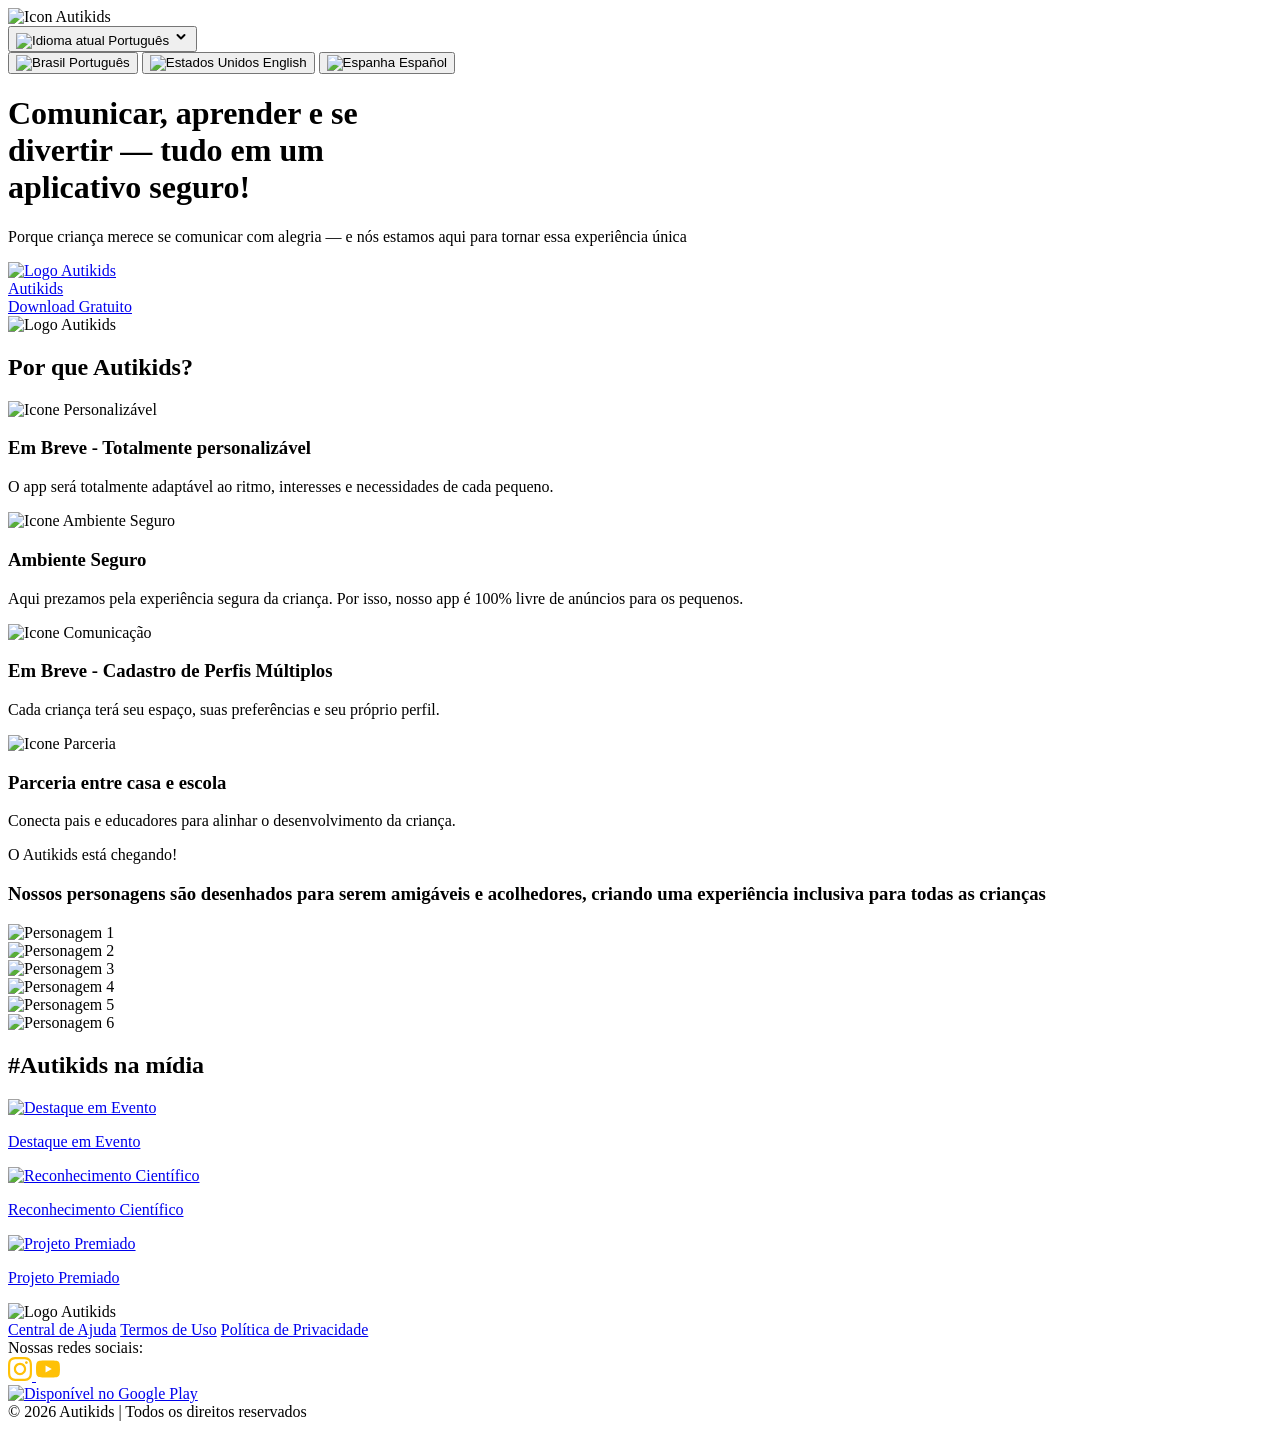
==== index.html @ 3a9d11e5 "Merge branch 'main' into lançamento-finalizacao" ====
<!doctype html>
<html lang="pt-br">

<head>
  <meta charset="utf-8" />
  <meta name="viewport" content="width=device-width,initial-scale=1" />
  <meta name="description" content="A high-tech augmentative communication app designed to empower children on the autism spectrum and support their inclusion in everyday life — coming soon.">
  <meta property="og:title" content="Autikids">
  <meta property="og:description" content="A high-tech augmentative communication app designed to empower children on the autism spectrum and support their inclusion in everyday life — coming soon.">
  <meta property="og:url" content="https://www.autikids.app/">
  <meta property="og:type" content="website">
  <meta property="og:image" content="https://www.autikids.app/assets/logo_meta.png">
  <meta property="og:image:width" content="128">
  <meta property="og:image:height" content="128">
  <meta property="og:image:alt" content="Autikids logo">
  <meta name="theme-color" content="#FFC107">
  <title>Autikids</title>

  <link rel="preconnect" href="https://fonts.googleapis.com">
  <link rel="preconnect" href="https://fonts.gstatic.com" crossorigin>
  <link rel="icon" href="assets/favicon.png" type="image/png">

  <link href="https://fonts.googleapis.com/css2?family=Poppins:wght@400;500;600;700;800&display=swap" rel="stylesheet">
  <link rel="stylesheet" href="styles.css" />
</head>

<body>

  <header class="top-flags">
    <div class="language-selector">

      <img src="assets/adaptive-icon.png" alt="Icon Autikids" class="top-icon" />

      <div class="language-container-wrapper" style="position: relative;">
        <button class="language-trigger" id="langTrigger">
          <img id="currentFlag" src="assets/brasil.png" alt="Idioma atual">
          <span id="currentLang">Português</span>
          <svg class="chevron" width="16" height="16" viewBox="0 0 16 16" fill="currentColor">
            <path d="M4.5 6L8 9.5L11.5 6" stroke="currentColor" stroke-width="2" stroke-linecap="round"
              stroke-linejoin="round" fill="none" />
          </svg>
        </button>

        <div class="language-dropdown" id="langDropdown">
          <div class="language-grid">
            <!-- Opção Português -->
            <button class="language-option" data-lang="pt" data-name="Português">
              <img src="assets/brasil.png" alt="Brasil">
              <span>Português</span>
            </button>

            <!-- Opção Inglês -->
            <button class="language-option" data-lang="en" data-name="English">
              <img src="assets/eua.png" alt="Estados Unidos">
              <span>English</span>
            </button>

            <!-- Opção Espanhol -->
            <button class="language-option" data-lang="es" data-name="Español">
              <img src="assets/espanha.png" alt="Espanha">
              <span>Español</span>
            </button>
          </div>
        </div>
      </div>

    </div>
  </header>

  <header class="hero">
    <div class="hero-inner">
      <div class="hero-left">
        <h1 data-i18n="hero_title">
          <span class="highlight">Comunicar, aprender</span> e se<br />
          <span class="highlight">divertir</span> — tudo em um <br>
          aplicativo seguro!
        </h1>

        <p class="lead" data-i18n="hero_desc">
          Porque criança merece se comunicar com alegria — e nós estamos aqui para tornar essa experiência única
        </p>

        <a class="btn primary btn-download" href="#comming-soon">
          <img src="assets/icon-Autikids.png" alt="Logo Autikids" class="btn-icon">
          <div class="btn-text">
            <div class="app-name">Autikids</div>
            <div class="app-cta" data-i18n="btn_download"></div>
          </div>
        </a>
      </div>

      <div class="hero-right">
        <div class="logo-card">
          <img src="assets/LogoAutikids.png" alt="Logo Autikids" />
        </div>
      </div>
    </div>
  </header>

  <main>
    <section class="why">
      <h2 class="section-title" data-i18n="section_why">Por que Autikids?</h2>
      <div class="features">

        <article class="feature">
          <div class="icon">
            <img src="assets/ilustracao2.png" alt="Icone Personalizável">
          </div>
          <div class="feature-content">
            <h3 data-i18n="feature_1_title"></h3>
            <p data-i18n="feature_1_desc"></p>
          </div>
        </article>

        <article class="feature">
          <div class="icon">
            <img src="assets/segurança.png " width="80px" alt="Icone Ambiente Seguro">
          </div>
          <div class="feature-content">
            <h3 data-i18n="feature_2_title"></h3>
            <p data-i18n="feature_2_desc">
            </p>
          </div>
        </article>

        <article class="feature">
          <div class="icon">
            <img src="assets/ilustração.png" alt="Icone Comunicação">
          </div>
          <div class="feature-content">
            <h3 data-i18n="feature_3_title"></h3>
            <p data-i18n="feature_3_desc"></p>
          </div>
        </article>

        <article class="feature">
          <div class="icon">
            <img src="assets/icone_ajuda.png" alt="Icone Parceria">
          </div>
          <div class="feature-content">
            <h3 data-i18n="feature_4_title"></h3>
            <p data-i18n="feature_4_desc"></p>
          </div>
        </article>

      </div>
    </section>

    <!-- SEÇÃO AUTIKIDS ESTÁ CHEGANDO -->
    <section id="comming-soon" class="pricing">
      <div class="pricing-inner">
        <div class="pricing-left">
          <div class="coming-soon-badge" data-i18n="_badge">
            O Autikids está chegando!
          </div>
          <h3 data-i18n="pricing_title">Nossos personagens são desenhados para serem amigáveis e acolhedores, criando uma experiência inclusiva para todas as crianças.</h3>
        </div>

        <div class="pricing-right">
          <div class="mockup-carousel">
            <!-- Slide 1 -->
            <div class="mockup-slide" data-index="0">
              <img src="assets/personagem.png" alt="Personagem 1">
            </div>
            <!-- Slide 2 -->
            <div class="mockup-slide" data-index="1">
              <img src="assets/personagem2.png" alt="Personagem 2">
            </div>
            <!-- Slide 3 -->
            <div class="mockup-slide" data-index="2">
              <img src="assets/personagem3.png" alt="Personagem 3">
            </div>
            <!-- Slide 4 -->
            <div class="mockup-slide" data-index="3">
              <img src="assets/personagem4.png" alt="Personagem 4">
            </div>
            <!-- Slide 5 -->
            <div class="mockup-slide" data-index="4">
              <img src="assets/personagem5.png" alt="Personagem 5">
            </div>
            <!-- Slide 6 -->
            <div class="mockup-slide" data-index="5">
              <img src="assets/personagem6.png" alt="Personagem 6">
            </div>
          </div>

          <!-- Controles de navegação -->
          <!-- <div class="carousel-controls">
            <button class="carousel-btn prev-btn" aria-label="Anterior">
              <svg viewBox="0 0 24 24" fill="none" stroke-width="2" stroke-linecap="round" stroke-linejoin="round">
                <path d="M15 18l-6-6 6-6"/>
              </svg>
            </button>
            <button class="carousel-btn next-btn" aria-label="Próximo">
              <svg viewBox="0 0 24 24" fill="none" stroke-width="2" stroke-linecap="round" stroke-linejoin="round">
                <path d="M9 18l6-6-6-6"/>
              </svg>
            </button>
          </div> -->

          <!-- Indicadores -->
          <div class="carousel-indicators">
            <span class="carousel-indicator active" data-index="0"></span>
            <span class="carousel-indicator" data-index="1"></span>
            <span class="carousel-indicator" data-index="2"></span>
            <span class="carousel-indicator" data-index="3"></span>
            <span class="carousel-indicator" data-index="4"></span>
            <span class="carousel-indicator" data-index="5"></span>
          </div>
        </div>
      </div>
    </section>

    <section class="media">
      <h2 class="section-title" data-i18n="section_media">#Autikids na mídia</h2>
      <div class="media-items">
        <div class="media-item">
          <a href="https://www.visaonoticias.com/noticia/projeto-de-academicos-do-univem-transforma-a-comunicacao-para-criancas-no-espectro-autista-57443"
            target="_blank" rel="noopener noreferrer">
            <div class="media-thumb">
              <img src="assets/integrantes.png" alt="Destaque em Evento">
            </div>
            <p data-i18n="media_1">Destaque em Evento</p>
          </a>
        </div>
        <div class="media-item">
          <a href="https://revista.univem.edu.br/REGRAD/article/view/3767" target="_blank" rel="noopener noreferrer">
            <div class="media-thumb">
              <img src="assets/regrad.png" alt="Reconhecimento Científico">
            </div>
            <p data-i18n="media_2">Reconhecimento Científico</p>
          </a>
        </div>
        <div class="media-item">
          <a href="https://www.youtube.com/@Autikids" target="_blank" rel="noopener noreferrer">
            <div class="media-thumb">
              <img src="assets/certificado_univem.jpeg" alt="Projeto Premiado" style="height: 100%; width: 500px;">
            </div>
            <p data-i18n="media_3">Projeto Premiado</p>
          </a>
        </div>
      </div>
    </section>

   <!--  <section class="testimonials">
      <h2 class="section-title" data-i18n="section_testi">Veja como o Autikids está fazendo a diferença 💛</h2>
      <div class="testimonials-carousel">
        <div class="testi-slides">

          <div class="testi-slide active">
            <div class="testi">
              <div class="testi-content">
                <blockquote data-i18n="testi_1">"O app nos ajudou a estabelecer uma rotina educacional em casa. Meu
                  filho melhorou muito."</blockquote>
                <cite>Everton Marques</cite>
              </div>
            </div>
            <div class="testi">
              <div class="testi-content">
                <blockquote data-i18n="testi_2">"Muitas atividades com reforço positivo — crianças adoram."</blockquote>
                <cite>Fernanda Batista</cite>
              </div>
            </div>
            <div class="testi">
              <div class="testi-content">
                <blockquote data-i18n="testi_3">"Ferramenta excelente para professores e familiares."</blockquote>
                <cite>Emily Renata</cite>
              </div>
            </div>
          </div>

          <div class="testi-slide">
            <div class="testi">
              <div class="testi-content">
                <blockquote data-i18n="testi_4">"Minha filha está se comunicando melhor a cada dia. Muito obrigada!"
                </blockquote>
                <cite>Maria Silva</cite>
              </div>
            </div>
            <div class="testi">
              <div class="testi-content">
                <blockquote data-i18n="testi_5">"Interface intuitiva e cheia de recursos úteis para o dia a dia."
                </blockquote>
                <cite>João Santos</cite>
              </div>
            </div>
            <div class="testi">
              <div class="testi-content">
                <blockquote data-i18n="testi_6">"Recomendo para todas as famílias. Mudou nossa vida!"</blockquote>
                <cite>Ana Paula</cite>
              </div>
            </div>
          </div>

          <div class="testi-slide">
            <div class="testi">
              <div class="testi-content">
                <blockquote data-i18n="testi_7">"Trabalho com autismo há 10 anos e esse é o melhor app que já vi."
                </blockquote>
                <cite>Dr. Carlos Mendes</cite>
              </div>
            </div>
            <div class="testi">
              <div class="testi-content">
                <blockquote data-i18n="testi_8">"As atividades são muito bem pensadas e educativas."</blockquote>
                <cite>Professora Juliana</cite>
              </div>
            </div>
            <div class="testi">
              <div class="testi-content">
                <blockquote data-i18n="testi_9">"Meu neto adora usar o app todos os dias!"</blockquote>
                <cite>Vovó Regina</cite>
              </div>
            </div>
          </div>
        </div>

        <div class="carousel-dots">
          <span class="dot active" data-slide="0"></span>
          <span class="dot" data-slide="1"></span>
          <span class="dot" data-slide="2"></span>
        </div>
      </div>
    </section> -->
  </main>

  <footer class="site-footer">
    <div class="footer-top">
      <div class="footer-inner">

        <div class="brand">
          <div class="logo">
            <img src="assets/LogoAutikids.png" alt="Logo Autikids">
          </div>
        </div>

        <nav class="footer-links">
          <a href="faq/faq.html" data-i18n="footer_help">Central de Ajuda</a>
          <a href="terms-of-use/terms.html" data-i18n="footer_terms">Termos de Uso</a>
          <a href="privacy-policy/privacy.html" data-i18n="footer_privacy">Política de Privacidade</a>
        </nav>

        <div class="footer-right-group">
          <div class="social-group">
            <span data-i18n="footer_social">Nossas redes sociais:</span>
            <div class="social-links">
              <a href="https://instagram.com/autikids_" target="_blank" rel="noopener noreferrer" aria-label="Instagram">
                <svg width="24" height="24" viewBox="0 0 24 24" fill="#FFC107">
                  <path
                    d="M12 2.163c3.204 0 3.584.012 4.85.07 3.252.148 4.771 1.691 4.919 4.919.058 1.265.069 1.645.069 4.849 0 3.205-.012 3.584-.069 4.849-.149 3.225-1.664 4.771-4.919 4.919-1.266.058-1.644.07-4.85.07-3.204 0-3.584-.012-4.849-.07-3.26-.149-4.771-1.699-4.919-4.92-.058-1.265-.07-1.644-.07-4.849 0-3.204.013-3.583.07-4.849.149-3.227 1.664-4.771 4.919-4.919 1.266-.057 1.645-.069 4.849-.069zm0-2.163c-3.259 0-3.667.014-4.947.072-4.358.2-6.78 2.618-6.98 6.98-.059 1.281-.073 1.689-.073 4.948 0 3.259.014 3.668.072 4.948.2 4.358 2.618 6.78 6.98 6.98 1.281.058 1.689.072 4.948.072 3.259 0 3.668-.014 4.948-.072 4.354-.2 6.782-2.618 6.979-6.98.059-1.28.073-1.689.073-4.948 0-3.259-.014-3.667-.072-4.947-.196-4.354-2.617-6.78-6.979-6.98-1.281-.059-1.69-.073-4.949-.073zm0 5.838c-3.403 0-6.162 2.759-6.162 6.162s2.759 6.163 6.162 6.163 6.162-2.759 6.162-6.163c0-3.403-2.759-6.162-6.162-6.162zm0 10.162c-2.209 0-4-1.79-4-4 0-2.209 1.791-4 4-4s4 1.791 4 4c0 2.21-1.791 4-4 4zm6.406-11.845c-.796 0-1.441.645-1.441 1.44s.645 1.44 1.441 1.44c.795 0 1.439-.645 1.439-1.44s-.644-1.44-1.439-1.44z">
                  </path>
                </svg>
              </a>
              <a href="https://www.youtube.com/@Autikids" target="_blank" rel="noopener noreferrer" aria-label="YouTube">
                <svg width="24" height="24" viewBox="0 0 24 24" fill="#FFC107">
                  <path
                    d="M23.498 6.186a3.016 3.016 0 0 0-2.122-2.136C19.505 3.545 12 3.545 12 3.545s-7.505 0-9.377.505A3.017 3.017 0 0 0 .502 6.186C0 8.07 0 12 0 12s0 3.93.502 5.814a3.016 3.016 0 0 0 2.122 2.136c1.871.505 9.376.505 9.376.505s7.505 0 9.377-.505a3.015 3.015 0 0 0 2.122-2.136C24 15.93 24 12 24 12s0-3.93-.502-5.814zM9.545 15.568V8.432L15.818 12l-6.273 3.568z" />
                </svg>
              </a>
            </div>
          </div>
             <div class="stores">
            <a href="#" class="store-badge">
              <img src="assets/google-play.png" alt="Disponível no Google Play">
            </a>
          </div>
        </div>

      </div>
    </div>

    <div class="copyright-bar" data-i18n="footer_rights"></div>
  </footer>
  <script src="translation.js"></script>
  <script src="script.js"></script>
</body>

</html>
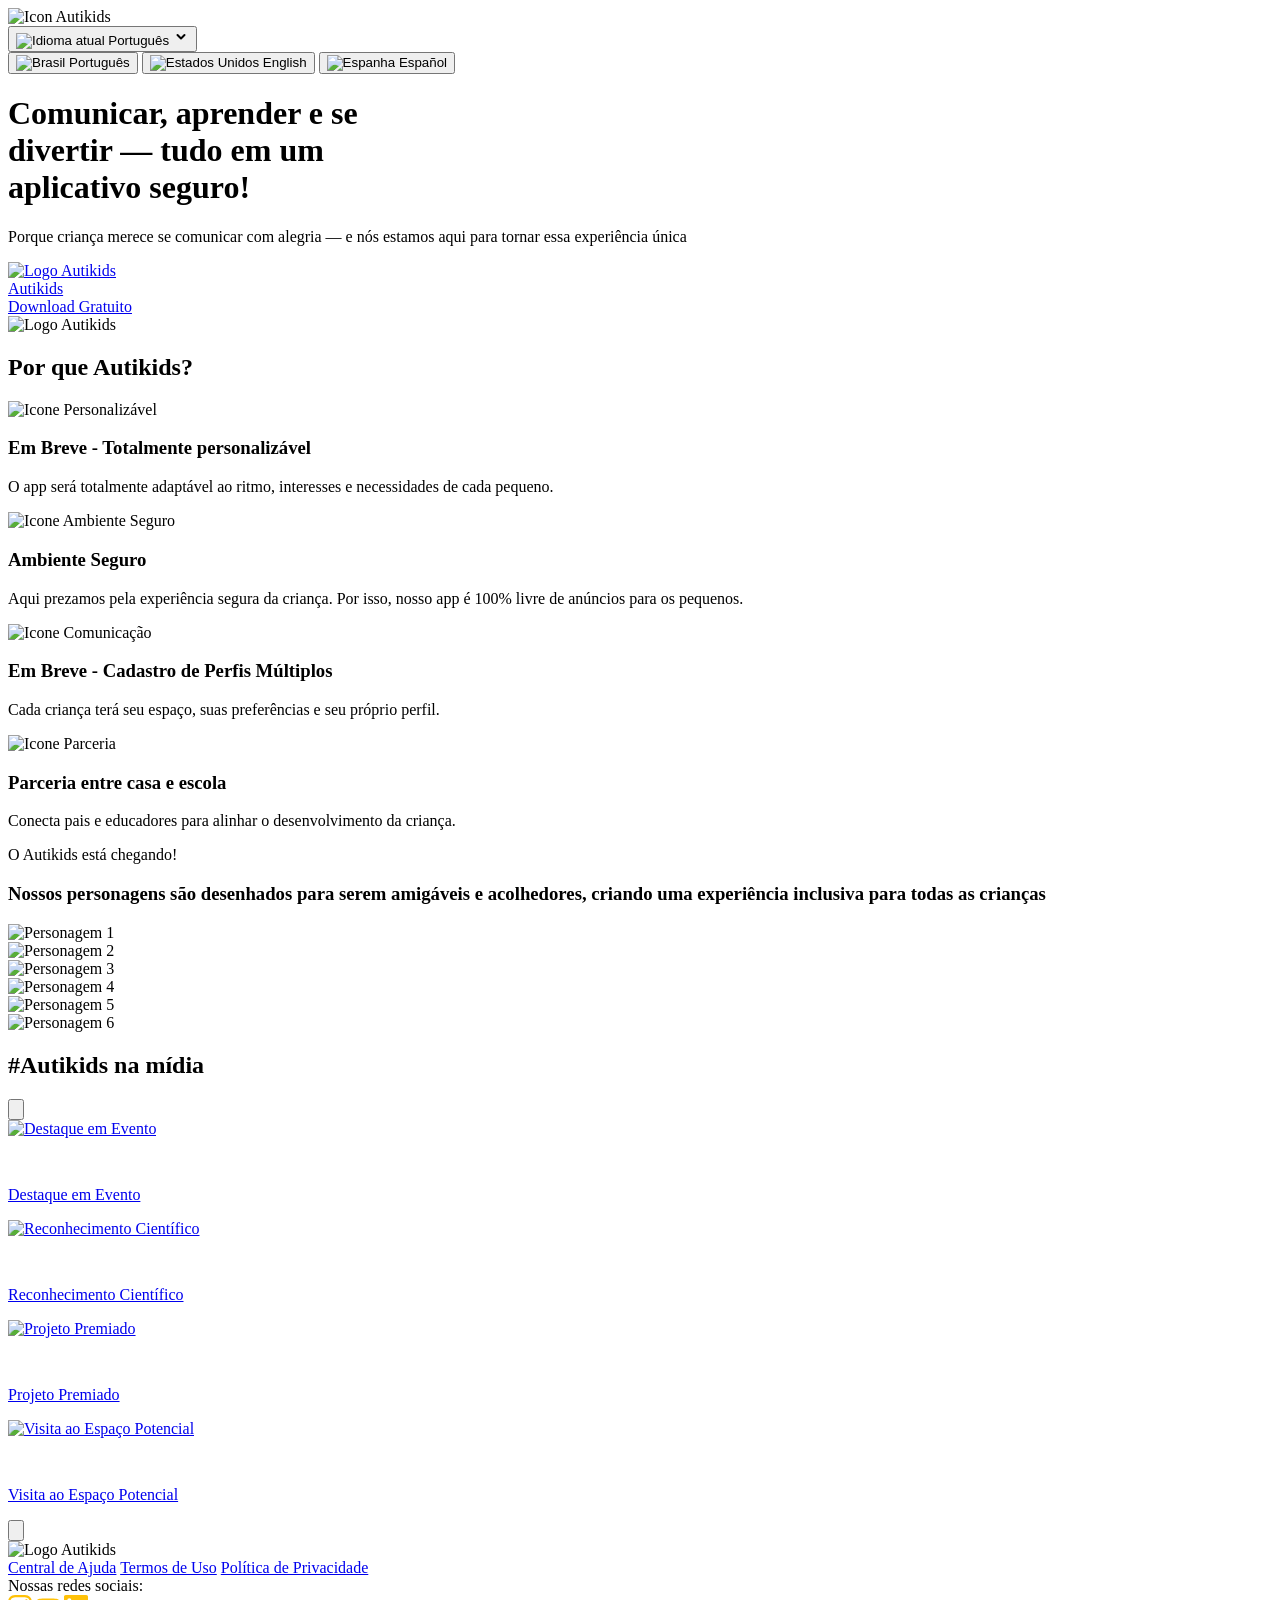
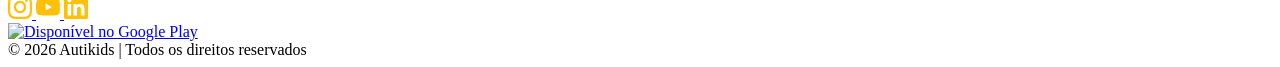
==== commit d0352ddb: "alterado asset do regrad" ====
--- a/index.html
+++ b/index.html
@@ -211,36 +211,87 @@
       </div>
     </section>
 
-    <section class="media">
-      <h2 class="section-title" data-i18n="section_media">#Autikids na mídia</h2>
-      <div class="media-items">
-        <div class="media-item">
+   <section class="media">
+  <h2 class="section-title" data-i18n="section_media">#Autikids na mídia</h2>
+
+  <div class="media-carousel-wrapper">
+    <!-- Botão anterior -->
+    <button class="media-carousel-btn media-prev-btn" aria-label="Anterior">
+      <svg viewBox="0 0 24 24" fill="none" stroke="currentColor" stroke-width="2.5" stroke-linecap="round" stroke-linejoin="round">
+        <path d="M15 18l-6-6 6-6"/>
+      </svg>
+    </button>
+
+    <div class="media-carousel-track-container">
+      <div class="media-carousel-track">
+
+        <!-- Item 1 -->
+        <div class="media-card">
           <a href="https://www.visaonoticias.com/noticia/projeto-de-academicos-do-univem-transforma-a-comunicacao-para-criancas-no-espectro-autista-57443"
             target="_blank" rel="noopener noreferrer">
             <div class="media-thumb">
               <img src="assets/integrantes.png" alt="Destaque em Evento">
+              <div class="media-overlay">
+                <svg width="28" height="28" viewBox="0 0 24 24" fill="none" stroke="#fff" stroke-width="2"><path d="M18 13v6a2 2 0 0 1-2 2H5a2 2 0 0 1-2-2V8a2 2 0 0 1 2-2h6"/><polyline points="15 3 21 3 21 9"/><line x1="10" y1="14" x2="21" y2="3"/></svg>
+              </div>
             </div>
             <p data-i18n="media_1">Destaque em Evento</p>
           </a>
         </div>
-        <div class="media-item">
+
+        <!-- Item 2 -->
+        <div class="media-card">
           <a href="https://revista.univem.edu.br/REGRAD/article/view/3767" target="_blank" rel="noopener noreferrer">
             <div class="media-thumb">
-              <img src="assets/regrad.png" alt="Reconhecimento Científico">
+              <img src="assets/regrad.png" alt="Reconhecimento Científico" style="object-position: top;">
+              <div class="media-overlay">
+                <svg width="28" height="28" viewBox="0 0 24 24" fill="none" stroke="#fff" stroke-width="2"><path d="M18 13v6a2 2 0 0 1-2 2H5a2 2 0 0 1-2-2V8a2 2 0 0 1 2-2h6"/><polyline points="15 3 21 3 21 9"/><line x1="10" y1="14" x2="21" y2="3"/></svg>
+              </div>
             </div>
             <p data-i18n="media_2">Reconhecimento Científico</p>
           </a>
         </div>
-        <div class="media-item">
+
+        <!-- Item 3 -->
+        <div class="media-card">
           <a href="https://www.youtube.com/@Autikids" target="_blank" rel="noopener noreferrer">
             <div class="media-thumb">
-              <img src="assets/certificado_univem.jpeg" alt="Projeto Premiado" style="height: 100%; width: 500px;">
+              <img src="assets/certificado_univem.jpeg" alt="Projeto Premiado">
+              <div class="media-overlay">
+                <svg width="28" height="28" viewBox="0 0 24 24" fill="none" stroke="#fff" stroke-width="2"><path d="M18 13v6a2 2 0 0 1-2 2H5a2 2 0 0 1-2-2V8a2 2 0 0 1 2-2h6"/><polyline points="15 3 21 3 21 9"/><line x1="10" y1="14" x2="21" y2="3"/></svg>
+              </div>
             </div>
             <p data-i18n="media_3">Projeto Premiado</p>
           </a>
         </div>
-      </div>
-    </section>
+
+        <!-- Item 4 — NOVO (substitua href, src e o texto) -->
+        <div class="media-card">
+          <a href="#" target="_blank" rel="noopener noreferrer">
+            <div class="media-thumb">
+              <img src="assets/visita_espaco_potencial.jpeg" alt="Visita ao Espaço Potencial">
+              <div class="media-overlay">
+                <svg width="28" height="28" viewBox="0 0 24 24" fill="none" stroke="#fff" stroke-width="2"><path d="M18 13v6a2 2 0 0 1-2 2H5a2 2 0 0 1-2-2V8a2 2 0 0 1 2-2h6"/><polyline points="15 3 21 3 21 9"/><line x1="10" y1="14" x2="21" y2="3"/></svg>
+              </div>
+            </div>
+            <p data-i18n="media_4">Visita ao Espaço Potencial</p>
+          </a>
+        </div>
+
+      </div>
+    </div>
+
+    <!-- Botão próximo -->
+    <button class="media-carousel-btn media-next-btn" aria-label="Próximo">
+      <svg viewBox="0 0 24 24" fill="none" stroke="currentColor" stroke-width="2.5" stroke-linecap="round" stroke-linejoin="round">
+        <path d="M9 18l6-6-6-6"/>
+      </svg>
+    </button>
+  </div>
+
+  <!-- Dots -->
+  <div class="media-carousel-dots"></div>
+</section>
 
    <!--  <section class="testimonials">
       <h2 class="section-title" data-i18n="section_testi">Veja como o Autikids está fazendo a diferença 💛</h2>
@@ -357,6 +408,12 @@
                     d="M23.498 6.186a3.016 3.016 0 0 0-2.122-2.136C19.505 3.545 12 3.545 12 3.545s-7.505 0-9.377.505A3.017 3.017 0 0 0 .502 6.186C0 8.07 0 12 0 12s0 3.93.502 5.814a3.016 3.016 0 0 0 2.122 2.136c1.871.505 9.376.505 9.376.505s7.505 0 9.377-.505a3.015 3.015 0 0 0 2.122-2.136C24 15.93 24 12 24 12s0-3.93-.502-5.814zM9.545 15.568V8.432L15.818 12l-6.273 3.568z" />
                 </svg>
               </a>
+              <a href="https://www.linkedin.com/company/autikids/" target="_blank" rel="noopener noreferrer" aria-label="LinkedIn">
+                <svg width="24" height="24" viewBox="0 0 24 24" fill="#FFC107">
+                  <path
+                    d="M20.447 20.452h-3.554v-5.569c0-1.328-.027-3.037-1.852-3.037-1.853 0-2.136 1.445-2.136 2.939v5.667H9.351V9h3.414v1.561h.046c.477-.9 1.637-1.85 3.37-1.85 3.601 0 4.267 2.37 4.267 5.455v6.286zM5.337 7.433a2.062 2.062 0 0 1-2.063-2.065 2.064 2.064 0 1 1 2.063 2.065zm1.782 13.019H3.555V9h3.564v11.452zM22.225 0H1.771C.792 0 0 .774 0 1.729v20.542C0 23.227.792 24 1.771 24h20.451C23.2 24 24 23.227 24 22.271V1.729C24 .774 23.2 0 22.222 0h.003z"/>
+                </svg>
+              </a>
             </div>
           </div>
              <div class="stores">
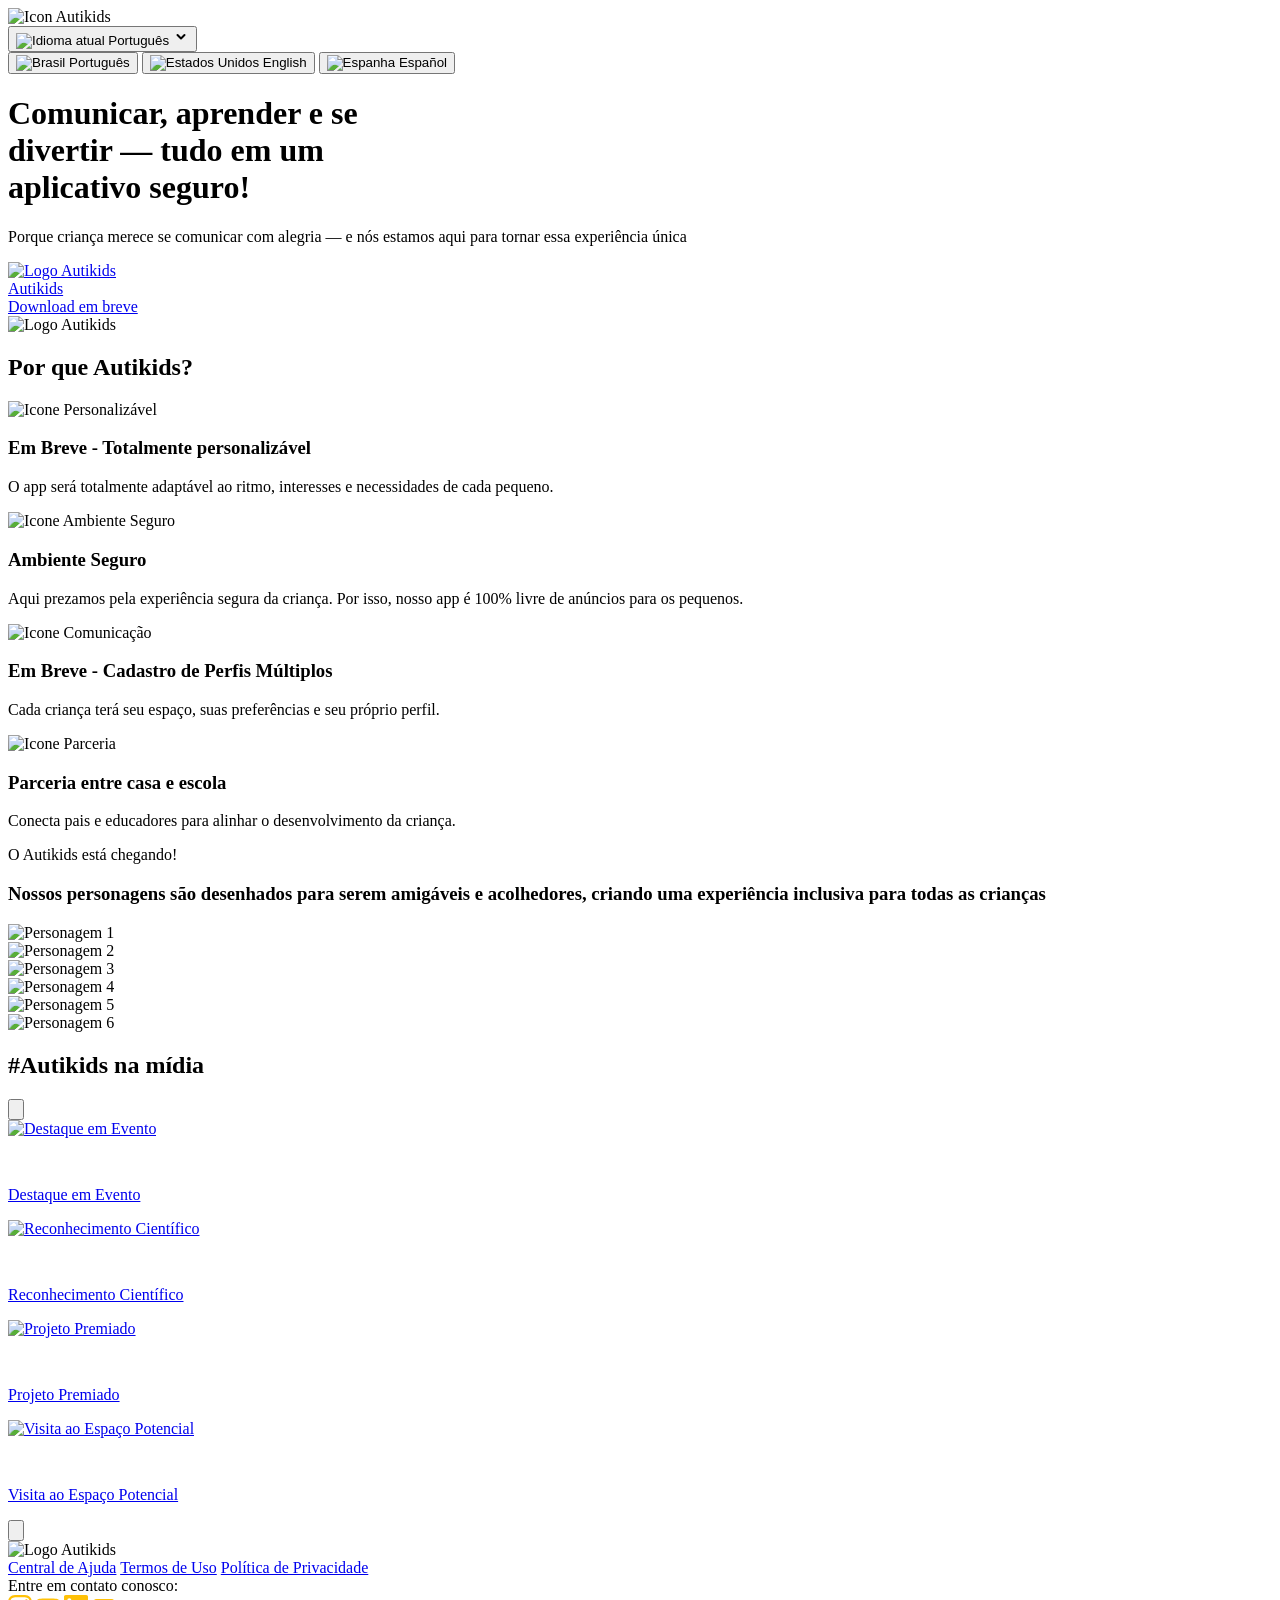
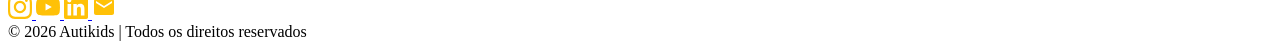
==== commit 1e434c5d: "edits LP" ====
--- a/index.html
+++ b/index.html
@@ -267,7 +267,7 @@
 
         <!-- Item 4 — NOVO (substitua href, src e o texto) -->
         <div class="media-card">
-          <a href="#" target="_blank" rel="noopener noreferrer">
+          <a href="https://www.instagram.com/p/DVdzrLdEY96/?igsh=d29vaHQ0dHkyZWR4" target="_blank" rel="noopener noreferrer">
             <div class="media-thumb">
               <img src="assets/visita_espaco_potencial.jpeg" alt="Visita ao Espaço Potencial">
               <div class="media-overlay">
@@ -393,7 +393,7 @@
 
         <div class="footer-right-group">
           <div class="social-group">
-            <span data-i18n="footer_social">Nossas redes sociais:</span>
+            <span data-i18n="footer_social"></span>
             <div class="social-links">
               <a href="https://instagram.com/autikids_" target="_blank" rel="noopener noreferrer" aria-label="Instagram">
                 <svg width="24" height="24" viewBox="0 0 24 24" fill="#FFC107">
@@ -414,13 +414,18 @@
                     d="M20.447 20.452h-3.554v-5.569c0-1.328-.027-3.037-1.852-3.037-1.853 0-2.136 1.445-2.136 2.939v5.667H9.351V9h3.414v1.561h.046c.477-.9 1.637-1.85 3.37-1.85 3.601 0 4.267 2.37 4.267 5.455v6.286zM5.337 7.433a2.062 2.062 0 0 1-2.063-2.065 2.064 2.064 0 1 1 2.063 2.065zm1.782 13.019H3.555V9h3.564v11.452zM22.225 0H1.771C.792 0 0 .774 0 1.729v20.542C0 23.227.792 24 1.771 24h20.451C23.2 24 24 23.227 24 22.271V1.729C24 .774 23.2 0 22.222 0h.003z"/>
                 </svg>
               </a>
-            </div>
-          </div>
-             <div class="stores">
+              <a href ="mailto:contact@autikids.app" target="_blank" aria-label="Email">
+                <svg width="24" height="24" viewBox="0 0 24 24" fill="#FFC107">
+                   <path d="M20 4H4c-1.1 0-2 .9-2 2v12c0 1.1.9 2 2 2h16c1.1 0 2-.9 2-2V6c0-1.1-.9-2-2-2zm0 4l-8 5-8-5V6l8 5 8-5v2z"/>
+                </svg>
+              </a>
+            </div>
+          </div>
+             <!-- <div class="stores">
             <a href="#" class="store-badge">
               <img src="assets/google-play.png" alt="Disponível no Google Play">
             </a>
-          </div>
+          </div> -->
         </div>
 
       </div>
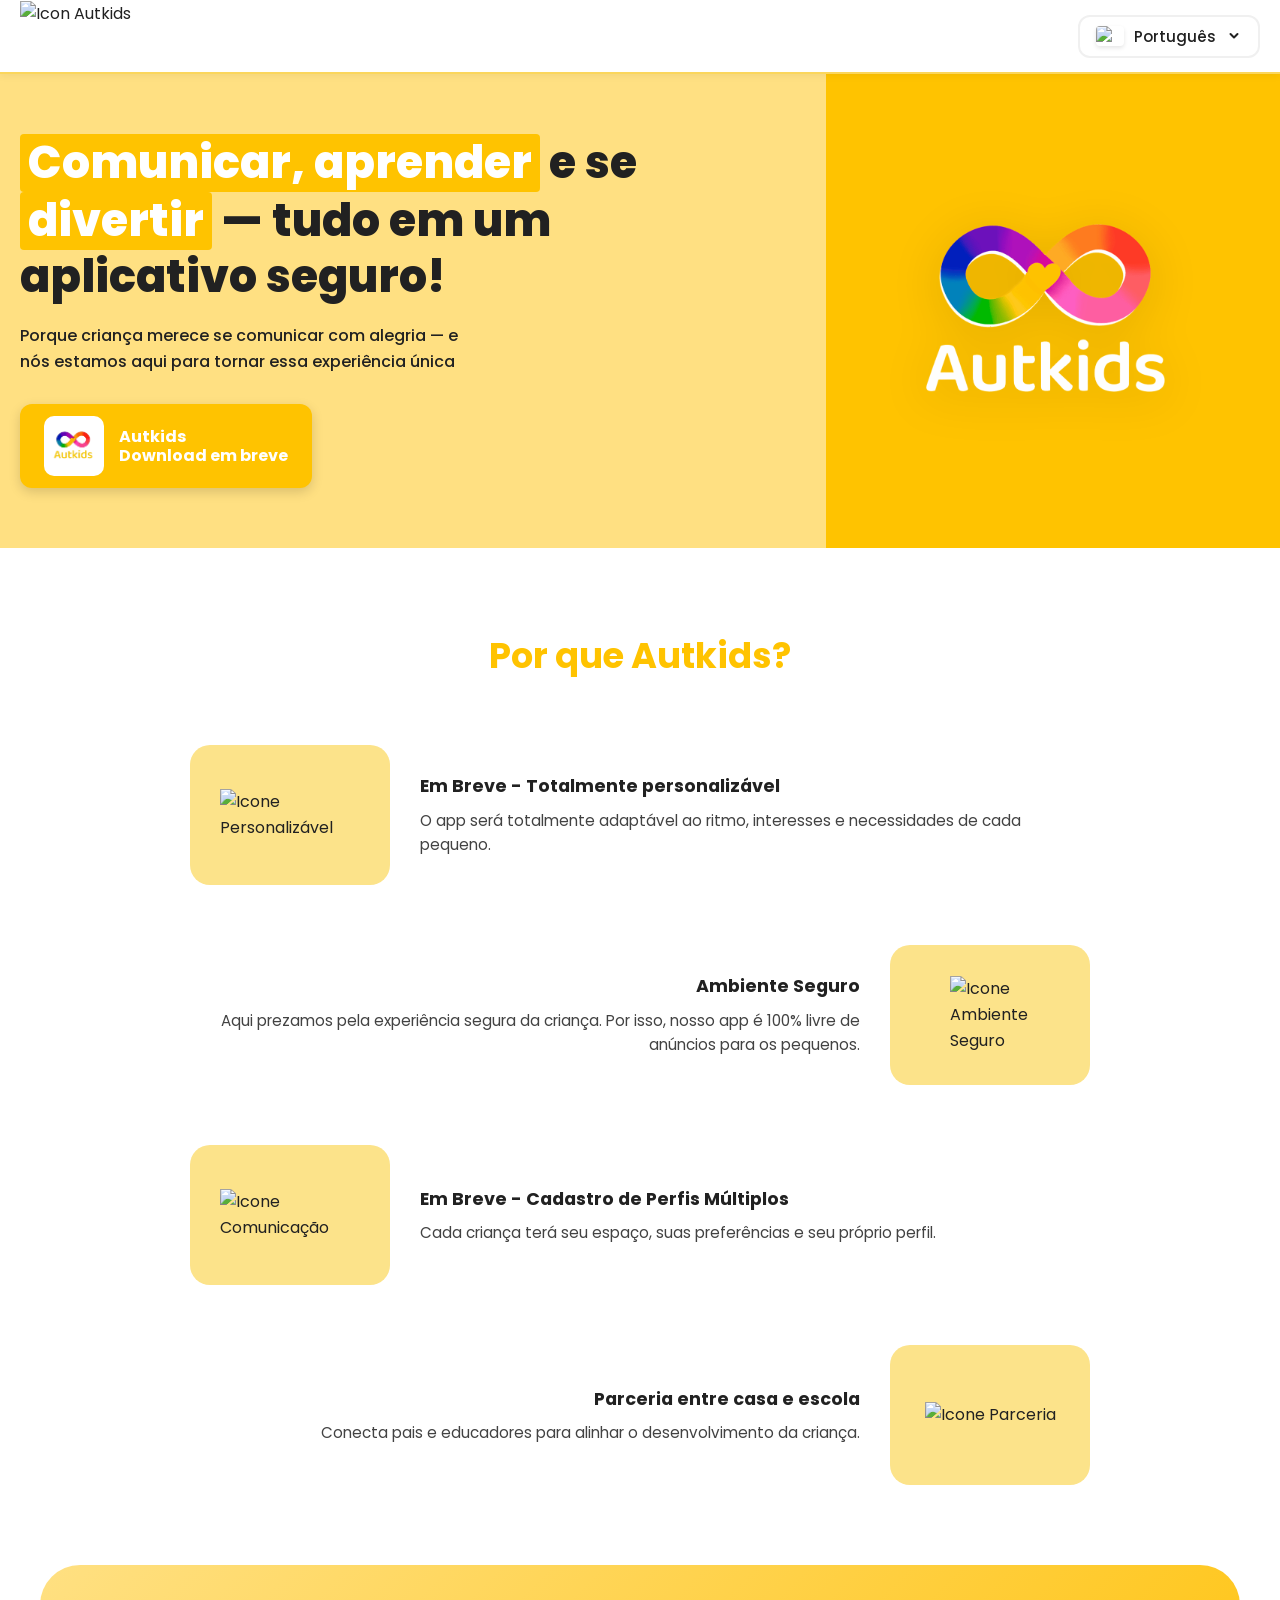
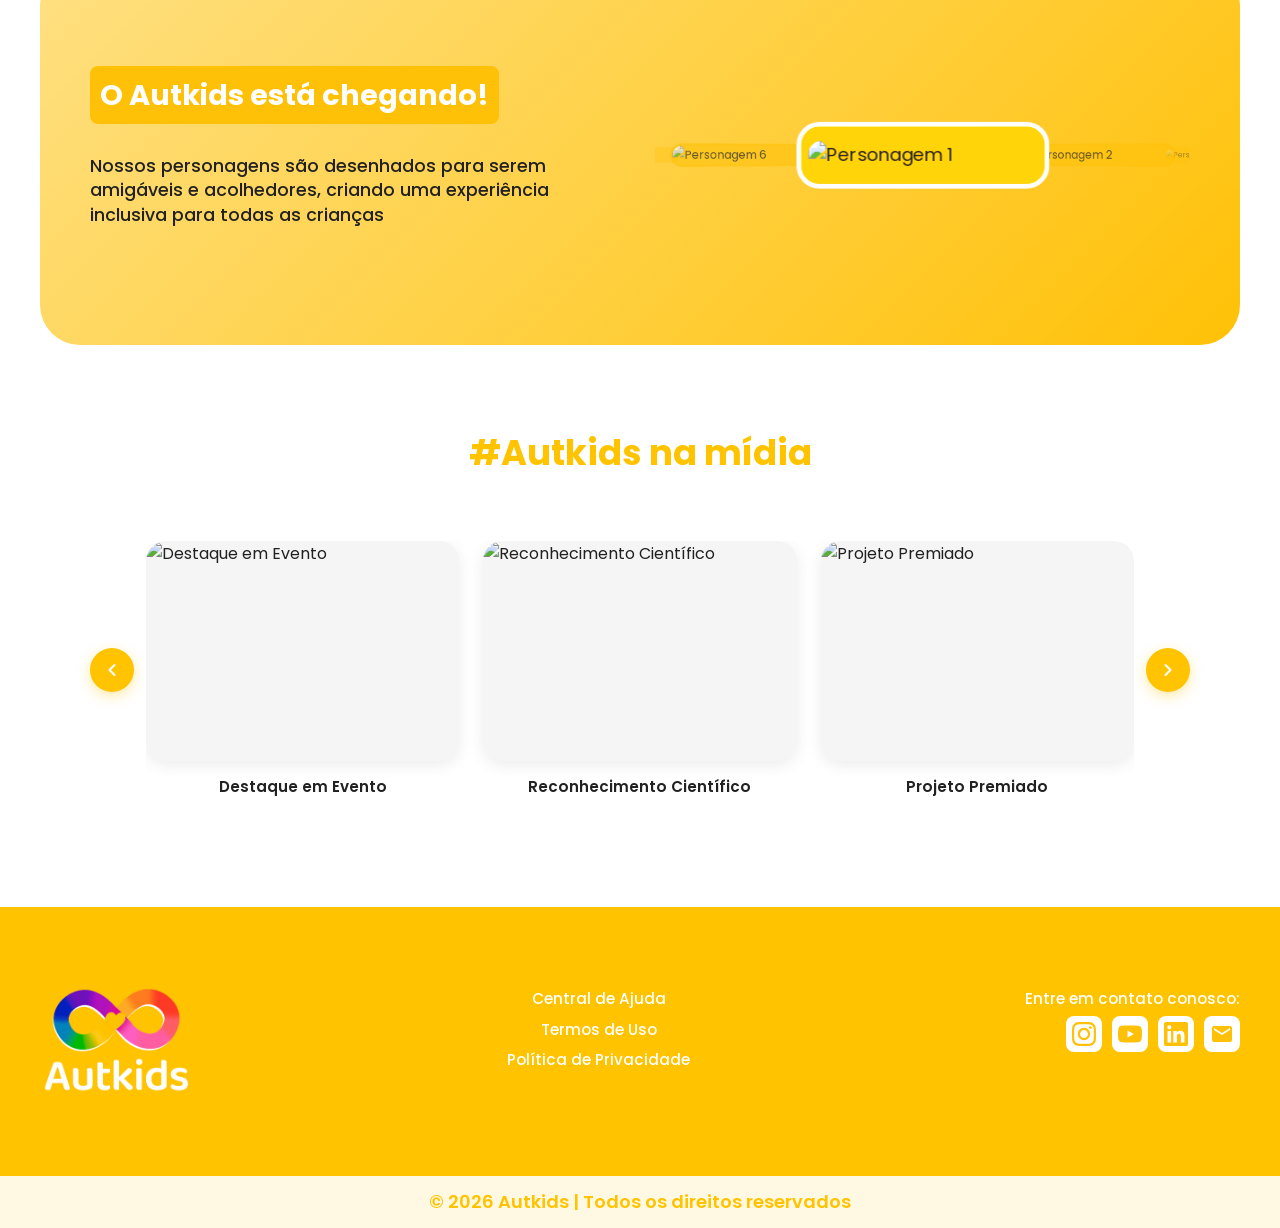
==== commit 9ae738bc: "new name autkids" ====
--- a/index.html
+++ b/index.html
@@ -5,16 +5,16 @@
   <meta charset="utf-8" />
   <meta name="viewport" content="width=device-width,initial-scale=1" />
   <meta name="description" content="A high-tech augmentative communication app designed to empower children on the autism spectrum and support their inclusion in everyday life — coming soon.">
-  <meta property="og:title" content="Autikids">
+  <meta property="og:title" content="Autkids">
   <meta property="og:description" content="A high-tech augmentative communication app designed to empower children on the autism spectrum and support their inclusion in everyday life — coming soon.">
-  <meta property="og:url" content="https://www.autikids.app/">
+  <meta property="og:url" content="https://www.autkids.com/">
   <meta property="og:type" content="website">
-  <meta property="og:image" content="https://www.autikids.app/assets/logo_meta.png">
+  <meta property="og:image" content="https://www.autkids.com/assets/logo_meta.png">
   <meta property="og:image:width" content="128">
   <meta property="og:image:height" content="128">
-  <meta property="og:image:alt" content="Autikids logo">
+  <meta property="og:image:alt" content="Autkids logo">
   <meta name="theme-color" content="#FFC107">
-  <title>Autikids</title>
+  <title>Autkids</title>
 
   <link rel="preconnect" href="https://fonts.googleapis.com">
   <link rel="preconnect" href="https://fonts.gstatic.com" crossorigin>
@@ -29,7 +29,7 @@
   <header class="top-flags">
     <div class="language-selector">
 
-      <img src="assets/adaptive-icon.png" alt="Icon Autikids" class="top-icon" />
+      <img src="assets/adaptive-icon.png" alt="Icon Autkids" class="top-icon" />
 
       <div class="language-container-wrapper" style="position: relative;">
         <button class="language-trigger" id="langTrigger">
@@ -81,9 +81,9 @@
         </p>
 
         <a class="btn primary btn-download" href="#comming-soon">
-          <img src="assets/icon-Autikids.png" alt="Logo Autikids" class="btn-icon">
+          <img src="assets/icon-Autkids.png" alt="Logo Autkids" class="btn-icon">
           <div class="btn-text">
-            <div class="app-name">Autikids</div>
+            <div class="app-name">Autkids</div>
             <div class="app-cta" data-i18n="btn_download"></div>
           </div>
         </a>
@@ -91,7 +91,7 @@
 
       <div class="hero-right">
         <div class="logo-card">
-          <img src="assets/LogoAutikids.png" alt="Logo Autikids" />
+          <img src="assets/LogoAutkids.png" alt="Logo Autkids" />
         </div>
       </div>
     </div>
@@ -99,7 +99,7 @@
 
   <main>
     <section class="why">
-      <h2 class="section-title" data-i18n="section_why">Por que Autikids?</h2>
+      <h2 class="section-title" data-i18n="section_why"></h2>
       <div class="features">
 
         <article class="feature">
@@ -146,12 +146,12 @@
       </div>
     </section>
 
-    <!-- SEÇÃO AUTIKIDS ESTÁ CHEGANDO -->
+    <!-- SEÇÃO AUTKIDS ESTÁ CHEGANDO -->
     <section id="comming-soon" class="pricing">
       <div class="pricing-inner">
         <div class="pricing-left">
           <div class="coming-soon-badge" data-i18n="_badge">
-            O Autikids está chegando!
+            O Autkids está chegando!
           </div>
           <h3 data-i18n="pricing_title">Nossos personagens são desenhados para serem amigáveis e acolhedores, criando uma experiência inclusiva para todas as crianças.</h3>
         </div>
@@ -184,19 +184,6 @@
             </div>
           </div>
 
-          <!-- Controles de navegação -->
-          <!-- <div class="carousel-controls">
-            <button class="carousel-btn prev-btn" aria-label="Anterior">
-              <svg viewBox="0 0 24 24" fill="none" stroke-width="2" stroke-linecap="round" stroke-linejoin="round">
-                <path d="M15 18l-6-6 6-6"/>
-              </svg>
-            </button>
-            <button class="carousel-btn next-btn" aria-label="Próximo">
-              <svg viewBox="0 0 24 24" fill="none" stroke-width="2" stroke-linecap="round" stroke-linejoin="round">
-                <path d="M9 18l6-6-6-6"/>
-              </svg>
-            </button>
-          </div> -->
 
           <!-- Indicadores -->
           <div class="carousel-indicators">
@@ -212,7 +199,7 @@
     </section>
 
    <section class="media">
-  <h2 class="section-title" data-i18n="section_media">#Autikids na mídia</h2>
+  <h2 class="section-title" data-i18n="section_media">#Autkids na mídia</h2>
 
   <div class="media-carousel-wrapper">
     <!-- Botão anterior -->
@@ -235,7 +222,7 @@
                 <svg width="28" height="28" viewBox="0 0 24 24" fill="none" stroke="#fff" stroke-width="2"><path d="M18 13v6a2 2 0 0 1-2 2H5a2 2 0 0 1-2-2V8a2 2 0 0 1 2-2h6"/><polyline points="15 3 21 3 21 9"/><line x1="10" y1="14" x2="21" y2="3"/></svg>
               </div>
             </div>
-            <p data-i18n="media_1">Destaque em Evento</p>
+            <p data-i18n="media_1"></p>
           </a>
         </div>
 
@@ -248,24 +235,23 @@
                 <svg width="28" height="28" viewBox="0 0 24 24" fill="none" stroke="#fff" stroke-width="2"><path d="M18 13v6a2 2 0 0 1-2 2H5a2 2 0 0 1-2-2V8a2 2 0 0 1 2-2h6"/><polyline points="15 3 21 3 21 9"/><line x1="10" y1="14" x2="21" y2="3"/></svg>
               </div>
             </div>
-            <p data-i18n="media_2">Reconhecimento Científico</p>
+            <p data-i18n="media_2"></p>
           </a>
         </div>
 
         <!-- Item 3 -->
         <div class="media-card">
-          <a href="https://www.youtube.com/@Autikids" target="_blank" rel="noopener noreferrer">
+          <a href="https://www.youtube.com/@Autkids" target="_blank" rel="noopener noreferrer">
             <div class="media-thumb">
               <img src="assets/certificado_univem.jpeg" alt="Projeto Premiado">
               <div class="media-overlay">
                 <svg width="28" height="28" viewBox="0 0 24 24" fill="none" stroke="#fff" stroke-width="2"><path d="M18 13v6a2 2 0 0 1-2 2H5a2 2 0 0 1-2-2V8a2 2 0 0 1 2-2h6"/><polyline points="15 3 21 3 21 9"/><line x1="10" y1="14" x2="21" y2="3"/></svg>
               </div>
             </div>
-            <p data-i18n="media_3">Projeto Premiado</p>
+            <p data-i18n="media_3"></p>
           </a>
         </div>
 
-        <!-- Item 4 — NOVO (substitua href, src e o texto) -->
         <div class="media-card">
           <a href="https://www.instagram.com/p/DVdzrLdEY96/?igsh=d29vaHQ0dHkyZWR4" target="_blank" rel="noopener noreferrer">
             <div class="media-thumb">
@@ -274,7 +260,7 @@
                 <svg width="28" height="28" viewBox="0 0 24 24" fill="none" stroke="#fff" stroke-width="2"><path d="M18 13v6a2 2 0 0 1-2 2H5a2 2 0 0 1-2-2V8a2 2 0 0 1 2-2h6"/><polyline points="15 3 21 3 21 9"/><line x1="10" y1="14" x2="21" y2="3"/></svg>
               </div>
             </div>
-            <p data-i18n="media_4">Visita ao Espaço Potencial</p>
+            <p data-i18n="media_4"></p>
           </a>
         </div>
 
@@ -294,7 +280,7 @@
 </section>
 
    <!--  <section class="testimonials">
-      <h2 class="section-title" data-i18n="section_testi">Veja como o Autikids está fazendo a diferença 💛</h2>
+      <h2 class="section-title" data-i18n="section_testi">Veja como o Autkids está fazendo a diferença 💛</h2>
       <div class="testimonials-carousel">
         <div class="testi-slides">
 
@@ -381,7 +367,7 @@
 
         <div class="brand">
           <div class="logo">
-            <img src="assets/LogoAutikids.png" alt="Logo Autikids">
+            <img src="assets/LogoAutkids.png" alt="Logo Autkids">
           </div>
         </div>
 
@@ -395,26 +381,26 @@
           <div class="social-group">
             <span data-i18n="footer_social"></span>
             <div class="social-links">
-              <a href="https://instagram.com/autikids_" target="_blank" rel="noopener noreferrer" aria-label="Instagram">
+              <a href="https://instagram.com/autkids_" target="_blank" rel="noopener noreferrer" aria-label="Instagram">
                 <svg width="24" height="24" viewBox="0 0 24 24" fill="#FFC107">
                   <path
                     d="M12 2.163c3.204 0 3.584.012 4.85.07 3.252.148 4.771 1.691 4.919 4.919.058 1.265.069 1.645.069 4.849 0 3.205-.012 3.584-.069 4.849-.149 3.225-1.664 4.771-4.919 4.919-1.266.058-1.644.07-4.85.07-3.204 0-3.584-.012-4.849-.07-3.26-.149-4.771-1.699-4.919-4.92-.058-1.265-.07-1.644-.07-4.849 0-3.204.013-3.583.07-4.849.149-3.227 1.664-4.771 4.919-4.919 1.266-.057 1.645-.069 4.849-.069zm0-2.163c-3.259 0-3.667.014-4.947.072-4.358.2-6.78 2.618-6.98 6.98-.059 1.281-.073 1.689-.073 4.948 0 3.259.014 3.668.072 4.948.2 4.358 2.618 6.78 6.98 6.98 1.281.058 1.689.072 4.948.072 3.259 0 3.668-.014 4.948-.072 4.354-.2 6.782-2.618 6.979-6.98.059-1.28.073-1.689.073-4.948 0-3.259-.014-3.667-.072-4.947-.196-4.354-2.617-6.78-6.979-6.98-1.281-.059-1.69-.073-4.949-.073zm0 5.838c-3.403 0-6.162 2.759-6.162 6.162s2.759 6.163 6.162 6.163 6.162-2.759 6.162-6.163c0-3.403-2.759-6.162-6.162-6.162zm0 10.162c-2.209 0-4-1.79-4-4 0-2.209 1.791-4 4-4s4 1.791 4 4c0 2.21-1.791 4-4 4zm6.406-11.845c-.796 0-1.441.645-1.441 1.44s.645 1.44 1.441 1.44c.795 0 1.439-.645 1.439-1.44s-.644-1.44-1.439-1.44z">
                   </path>
                 </svg>
               </a>
-              <a href="https://www.youtube.com/@Autikids" target="_blank" rel="noopener noreferrer" aria-label="YouTube">
+              <a href="https://www.youtube.com/@Autkids" target="_blank" rel="noopener noreferrer" aria-label="YouTube">
                 <svg width="24" height="24" viewBox="0 0 24 24" fill="#FFC107">
                   <path
                     d="M23.498 6.186a3.016 3.016 0 0 0-2.122-2.136C19.505 3.545 12 3.545 12 3.545s-7.505 0-9.377.505A3.017 3.017 0 0 0 .502 6.186C0 8.07 0 12 0 12s0 3.93.502 5.814a3.016 3.016 0 0 0 2.122 2.136c1.871.505 9.376.505 9.376.505s7.505 0 9.377-.505a3.015 3.015 0 0 0 2.122-2.136C24 15.93 24 12 24 12s0-3.93-.502-5.814zM9.545 15.568V8.432L15.818 12l-6.273 3.568z" />
                 </svg>
               </a>
-              <a href="https://www.linkedin.com/company/autikids/" target="_blank" rel="noopener noreferrer" aria-label="LinkedIn">
+              <a href="https://www.linkedin.com/company/autkids/" target="_blank" rel="noopener noreferrer" aria-label="LinkedIn">
                 <svg width="24" height="24" viewBox="0 0 24 24" fill="#FFC107">
                   <path
                     d="M20.447 20.452h-3.554v-5.569c0-1.328-.027-3.037-1.852-3.037-1.853 0-2.136 1.445-2.136 2.939v5.667H9.351V9h3.414v1.561h.046c.477-.9 1.637-1.85 3.37-1.85 3.601 0 4.267 2.37 4.267 5.455v6.286zM5.337 7.433a2.062 2.062 0 0 1-2.063-2.065 2.064 2.064 0 1 1 2.063 2.065zm1.782 13.019H3.555V9h3.564v11.452zM22.225 0H1.771C.792 0 0 .774 0 1.729v20.542C0 23.227.792 24 1.771 24h20.451C23.2 24 24 23.227 24 22.271V1.729C24 .774 23.2 0 22.222 0h.003z"/>
                 </svg>
               </a>
-              <a href ="mailto:contact@autikids.app" target="_blank" aria-label="Email">
+              <a href ="mailto:contact@autkids.com" target="_blank" aria-label="Email">
                 <svg width="24" height="24" viewBox="0 0 24 24" fill="#FFC107">
                    <path d="M20 4H4c-1.1 0-2 .9-2 2v12c0 1.1.9 2 2 2h16c1.1 0 2-.9 2-2V6c0-1.1-.9-2-2-2zm0 4l-8 5-8-5V6l8 5 8-5v2z"/>
                 </svg>
--- a/styles.css
+++ b/styles.css
@@ -0,0 +1,1223 @@
+/* ========================================
+   RESET E CONFIGURAÇÕES BASE
+======================================== */
+* {
+  margin: 0;
+  padding: 0;
+  box-sizing: border-box;
+}
+
+:root {
+  --primary-yellow: #FFC300;
+  --footer-yellow: #FFC300;
+  --secondary-yellow: #fce38a;
+  --text-dark: #212121;
+  --text-gray: #424242;
+  --bg-cream: #fce38a;
+  --bg-white: #FFFFFF;
+  --bg-soft-footer: #fff9e4;
+  --shadow: 0 2px 8px rgba(0, 0, 0, 0.1);
+  --shadow-lg: 0 8px 24px rgba(0, 0, 0, 0.12);
+  --border-radius: 20px;
+  --transition: all 0.3s ease;
+}
+
+body {
+  font-family: 'Poppins', 'Inter', -apple-system, BlinkMacSystemFont, 'Segoe UI', Roboto, sans-serif;
+  color: var(--text-dark);
+  line-height: 1.6;
+  overflow-x: hidden;
+  background: var(--bg-white);
+}
+
+img {
+  max-width: 100%;
+  height: auto;
+  display: block;
+}
+
+html {
+  scroll-behavior: smooth;
+}
+
+button:focus,
+input:focus,
+a:focus-visible {
+  outline: 2px solid var(--primary-yellow);
+  outline-offset: 2px;
+}
+
+a:focus {
+  outline: none;
+}
+
+/* ========================================
+   ANIMAÇÃO DE SCROLL
+======================================== */
+.reveal {
+  opacity: 0;
+  transform: translateY(30px);
+  transition: all 0.8s ease-out;
+  visibility: hidden;
+}
+
+.reveal.active {
+  opacity: 1;
+  transform: translateY(0);
+  visibility: visible;
+}
+
+.media-item:nth-child(2) {
+  transition-delay: 0.2s;
+}
+
+.media-item:nth-child(3) {
+  transition-delay: 0.4s;
+}
+
+/* ========================================
+   CABEÇALHO E SELETOR DE IDIOMAS
+======================================== */
+.top-flags {
+  background: #ffffff;
+  padding: 0;
+  border-bottom: 2px solid #fbd65c;
+  position: sticky;
+  top: 0;
+  z-index: 1000;
+  box-shadow: 0 2px 8px rgba(0, 0, 0, 0.05);
+}
+
+/* Substitua/atualize estas regras no seu styles.css */
+
+.top-flags {
+  background: #ffffff;
+  padding: 0;
+  border-bottom: 2px solid #fbd65c;
+  position: sticky;
+  top: 0;
+  z-index: 1000;
+  box-shadow: 0 2px 8px rgba(0, 0, 0, 0.05);
+}
+
+.language-selector {
+  max-width: 1400px;
+  margin: 0 auto;
+  display: flex;
+  justify-content: space-between;
+  align-items: center;
+  padding: 1px 20px; /* era 5px, agora menor */
+  position: relative;
+}
+
+.top-flags .top-icon {
+  position: static;
+  height: 70px;       
+  width: auto;
+  max-width: 120px;
+  object-fit: contain;
+  display: block;
+}
+
+/* Mobile */
+@media (max-width: 600px) {
+  .top-flags .top-icon {
+    height: 38px;    /* era 60px */
+  }
+}
+
+.language-trigger {
+  display: flex;
+  align-items: center;
+  gap: 10px;
+  padding: 8px 16px;
+  background: var(--bg-white);
+  border: 2px solid #f0f0f0;
+  border-radius: 12px;
+  cursor: pointer;
+  transition: all 0.3s ease;
+  font-family: 'Poppins', sans-serif;
+  font-weight: 500;
+  font-size: 0.95rem;
+  color: var(--text-dark);
+}
+
+.language-trigger:hover {
+  border-color: var(--primary-yellow);
+  box-shadow: 0 4px 12px rgba(255, 195, 0, 0.15);
+}
+
+.language-trigger img {
+  width: 28px;
+  height: 20px;
+  border-radius: 4px;
+  object-fit: cover;
+  box-shadow: 0 2px 4px rgba(0, 0, 0, 0.1);
+}
+
+.language-trigger .chevron {
+  transition: transform 0.3s ease;
+}
+
+.language-trigger.active .chevron {
+  transform: rotate(180deg);
+}
+
+.language-dropdown {
+  position: absolute;
+  top: calc(100% + 8px);
+  right: 0;
+  background: white;
+  border-radius: 16px;
+  box-shadow: 0 8px 32px rgba(0, 0, 0, 0.12);
+  padding: 12px;
+  opacity: 0;
+  visibility: hidden;
+  transform: translateY(-10px);
+  transition: all 0.3s ease;
+  min-width: 320px;
+  z-index: 1001;
+}
+
+.language-dropdown.active {
+  opacity: 1;
+  visibility: visible;
+  transform: translateY(0);
+}
+
+.language-grid {
+  display: grid;
+  grid-template-columns: repeat(2, 1fr);
+  gap: 8px;
+}
+
+.language-option {
+  display: flex;
+  align-items: center;
+  gap: 12px;
+  padding: 12px 16px;
+  border: 2px solid #f0f0f0;
+  border-radius: 12px;
+  background: white;
+  cursor: pointer;
+  transition: all 0.3s ease;
+  font-family: 'Poppins', sans-serif;
+  font-weight: 500;
+  font-size: 0.95rem;
+  color: var(--text-dark);
+}
+
+.language-option:hover {
+  border-color: var(--primary-yellow);
+  background: #fffbf0;
+  transform: translateY(-2px);
+}
+
+.language-option.active {
+  border-color: var(--primary-yellow);
+  background: var(--secondary-yellow);
+}
+
+.language-option img {
+  width: 28px;
+  height: 20px;
+  border-radius: 4px;
+  object-fit: cover;
+  box-shadow: 0 2px 4px rgba(0, 0, 0, 0.1);
+}
+
+/* ========================================
+   HERO
+======================================== */
+.hero {
+  padding: 60px 20px;
+  min-height: 400px;
+  overflow: hidden;
+  position: relative;
+}
+
+.hero-inner {
+  max-width: 1400px;
+  margin: 0 auto;
+  display: grid;
+  grid-template-columns: 1.3fr 0.7fr;
+  gap: 0;
+  align-items: center;
+}
+
+.hero-left {
+  padding-right: 40px;
+}
+
+.hero-left h1 {
+  font-size: clamp(1.8rem, 4.5vw, 2.8rem);
+  font-weight: 800;
+  line-height: 1.2;
+  margin-bottom: 20px;
+  color: var(--text-dark);
+}
+
+.hero-left .highlight {
+  background: var(--primary-yellow);
+  padding: 2px 8px;
+  border-radius: 4px;
+  color: var(--bg-white);
+  display: inline-block;
+}
+
+.lead {
+  font-size: 1rem;
+  margin-bottom: 30px;
+  max-width: 450px;
+  font-weight: 500;
+}
+
+.btn {
+  display: inline-flex;
+  align-items: center;
+  gap: 15px;
+  padding: 12px 24px;
+  border-radius: 12px;
+  font-weight: 700;
+  cursor: pointer;
+  transition: var(--transition);
+  text-decoration: none;
+  border: none;
+}
+
+.btn.primary {
+  background-color: var(--primary-yellow);
+  color: white;
+  box-shadow: 0 4px 12px rgba(0, 0, 0, 0.15);
+}
+
+.btn.primary:hover {
+  transform: translateY(-2px);
+  background: #FFc300;
+}
+
+.btn-icon {
+  width: 60px;
+  height: 60px;
+  border-radius: 10px;
+  object-fit: cover;
+}
+
+.btn-text {
+  display: flex;
+  flex-direction: column;
+  line-height: 1.2;
+  text-align: left;
+}
+
+.com-name {
+  font-size: 0.9rem;
+  font-weight: 700;
+}
+
+.com-cta {
+  font-size: 1.05rem;
+  font-weight: 700;
+}
+
+.hero-right {
+  display: flex;
+  justify-content: center;
+  align-items: center;
+  width: 100%;
+  height: 100%;
+  position: relative;
+}
+
+.logo-card {
+  width: 100%;
+  max-width: 250px;
+  display: flex;
+  justify-content: center;
+  align-items: center;
+}
+
+.logo-card img {
+  filter: drop-shadow(0 8px 24px rgba(0, 0, 0, 0.12));
+  width: 100%;
+  max-width: 250px;
+  height: auto;
+  object-fit: contain;
+}
+
+/* ========================================
+   SEÇÕES GERAIS
+======================================== */
+section {
+  padding: 80px 20px;
+  max-width: 1200px;
+  margin: 0 auto;
+}
+
+.section-title {
+  font-size: clamp(1.8rem, 4vw, 2.2rem);
+  font-weight: 700;
+  text-align: center;
+  margin-bottom: 60px;
+  color: var(--primary-yellow);
+}
+
+/* ========================================
+   POR QUE AUTKIDS
+======================================== */
+.why {
+  background: var(--bg-white);
+  padding: 80px 20px;
+}
+
+.features {
+  display: flex;
+  flex-direction: column;
+  gap: 60px;
+  max-width: 900px;
+  margin: 0 auto;
+}
+
+.feature {
+  display: grid;
+  grid-template-columns: 200px 1fr;
+  gap: 30px;
+  align-items: center;
+}
+
+.feature:nth-child(even) {
+  grid-template-columns: 1fr 200px;
+}
+
+.feature:nth-child(even) .icon {
+  order: 2;
+}
+
+.feature:nth-child(even) .feature-content {
+  order: 1;
+  text-align: right;
+}
+
+.feature .icon {
+  width: 200px;
+  height: 140px;
+  background: var(--bg-cream);
+  border-radius: var(--border-radius);
+  display: flex;
+  align-items: center;
+  justify-content: center;
+  padding: 20px;
+  flex-shrink: 0;
+}
+
+.feature .icon img {
+  max-width: 140px;
+  max-height: auto;
+  object-fit: contain;
+  display: block;
+  margin: 0 auto;
+}
+
+.feature h3 {
+  font-size: 1.1rem;
+  font-weight: 700;
+  margin-bottom: 8px;
+}
+
+.feature p {
+  color: var(--text-gray);
+  font-size: 0.95rem;
+}
+
+/* ========================================
+   PRICING / AUTKIDS ESTÁ CHEGANDO
+======================================== */
+.pricing {
+  background: linear-gradient(135deg, #FFE082 0%, #FFC107 100%);
+  padding: 40px 10px;
+  border-radius: 40px;
+}
+
+.pricing-inner {
+  display: grid;
+  grid-template-columns: 1fr 1fr;
+  gap: 30px;
+  align-items: center;
+  max-width: 1100px;
+  margin: 0 auto;
+}
+.pricing-right {
+  overflow: hidden;
+}
+
+
+/* Badge "O Autkids está chegando!" */
+.coming-soon-badge {
+  background: #FFC107;
+  color: var(--bg-white);
+  font-size: 1.8rem;
+  font-weight: 700;
+  padding: 6px 10px;
+  border-radius: 8px;
+  margin-bottom: 30px;
+  width: fit-content;
+  /* text-align: center; */
+}
+
+.pricing-left h3 {
+  font-size: 1.1rem;
+  font-weight: 500;
+  margin-bottom: 16px;
+  color: var(--text-dark);
+  line-height: 1.4;
+}
+
+.pricing-left p {
+  color: var(--text-dark);
+  margin-bottom: 40px;
+  font-size: 1.2rem;
+  font-weight: 700;
+  opacity: 0.9;
+}
+
+/* ========================================
+   MOCKUP CAROUSEL COM EFEITO 3D
+======================================== */
+.pricing-right {
+  display: flex;
+  justify-content: center;
+  align-items: center;
+  width: 100%;
+  position: relative;
+  perspective: 1000px;
+  perspective-origin: center center;
+  /* min-height: 450px; */
+}
+
+.mockup-carousel {
+  position: relative;
+  width: 100%;
+  max-width: 450px;
+  height: 300px;
+  margin: 0 auto;
+  transform-style: preserve-3d;
+}
+
+.mockup-slide {
+  position: absolute;
+  top: 50%;
+  left: 50%;
+  width: 220px;
+  height: auto;
+  display: flex;
+  margin: auto;
+  transform-origin: center center;
+  transition: all 0.8s cubic-bezier(0.4, 0, 0.2, 1);
+  border-radius: 20px;
+  border: 3px solid rgba(255, 193, 7, .8);
+  background-color: rgba(255, 193, 7, .8);
+}
+
+.mockup-slide img {
+  width: auto;
+  height: 80%;
+  display: block;
+  border-radius: 20px;
+  /* box-shadow: 0 20px 60px rgba(0, 0, 0, 0.3); */
+  transition: all 0.4s ease;
+}
+
+/* Posições do carousel 3D circular */
+/* Centro - imagem ativa */
+.mockup-slide.center {
+  transform: translate(-50%, -50%) translateZ(0) scale(1.15);
+  z-index: 10;
+  opacity: 1;
+  filter: brightness(1.1);
+  /* box-shadow: 0 10px 10px rgba(255, 255, 255, 0.2); */
+  border: 4px solid #fff;
+  background-color: #FFC107;
+  padding: 12px 6px;
+}
+
+/* Direita imediata */
+.mockup-slide.right-1 {
+  transform: translate(-30%, -50%) translateZ(-120px) translateX(150px) rotateY(-25deg) scale(0.8);
+  z-index: 8;
+  opacity: 0.7;
+}
+
+/* Direita distante */
+.mockup-slide.right-2 {
+  transform: translate(-10%, -50%) translateZ(-220px) translateX(270px) rotateY(-35deg) scale(0.6);
+  z-index: 6;
+  opacity: 0.4;
+}
+
+/* Esquerda imediata */
+.mockup-slide.left-1 {
+  transform: translate(-70%, -50%) translateZ(-120px) translateX(-150px) rotateY(25deg) scale(0.8);
+  z-index: 8;
+  opacity: 0.7;
+}
+
+/* Esquerda distante */
+.mockup-slide.left-2 {
+  transform: translate(-90%, -50%) translateZ(-220px) translateX(-270px) rotateY(35deg) scale(0.6);
+  z-index: 6;
+  opacity: 0.4;
+}
+
+/* Escondidas */
+.mockup-slide.hidden {
+  transform: translate(-50%, -50%) translateZ(-400px) scale(0.3);
+  z-index: 1;
+  opacity: 0;
+  pointer-events: none;
+}
+
+/* Hover effect */
+/* .mockup-slide:not(.center):hover {
+  transform: translate(-50%, -50%) translateZ(-100px) scale(0.95);
+  opacity: 1;
+} */
+
+/* Controles do carousel */
+.carousel-controls {
+  position: absolute;
+  top: 50%;
+  transform: translateY(-50%);
+  width: 100%;
+  max-width: 550px;
+  left: 50%;
+  margin-left: -275px;
+  display: flex;
+  justify-content: space-between;
+  pointer-events: none;
+  z-index: 20;
+}
+
+.carousel-btn {
+  width: 45px;
+  height: 45px;
+  border-radius: 50%;
+  background: rgba(255, 255, 255, 0.95);
+  border: 2px solid var(--primary-yellow);
+  display: flex;
+  align-items: center;
+  justify-content: center;
+  cursor: pointer;
+  pointer-events: all;
+  transition: all 0.3s ease;
+  box-shadow: 0 4px 15px rgba(0, 0, 0, 0.15);
+}
+
+.carousel-btn:hover {
+  background: var(--primary-yellow);
+  transform: scale(1.1);
+  box-shadow: 0 6px 20px rgba(255, 195, 0, 0.4);
+}
+
+.carousel-btn svg {
+  width: 22px;
+  height: 22px;
+  stroke: var(--primary-yellow);
+  transition: stroke 0.3s ease;
+}
+
+.carousel-btn:hover svg {
+  stroke: white;
+}
+
+/* Indicadores (dots) */
+.carousel-indicators {
+  position: absolute;
+  bottom: -50px;
+  left: 50%;
+  transform: translateX(-50%);
+  display: flex;
+  gap: 10px;
+  z-index: 20;
+}
+
+.carousel-indicator {
+  width: 10px;
+  height: 10px;
+  border-radius: 50%;
+  background: rgba(255, 195, 0, 0.3);
+  cursor: pointer;
+  transition: all 0.3s ease;
+}
+
+.carousel-indicator.active {
+  background: var(--primary-yellow);
+  width: 30px;
+  border-radius: 5px;
+}
+
+.carousel-indicator:hover {
+  background: var(--primary-yellow);
+  transform: scale(1.2);
+  border: #fff;
+}
+
+/* ========================================
+   MÍDIA — CARROSSEL
+======================================== */
+.media {
+  background: var(--bg-white);
+  padding: 80px 20px;
+}
+
+.media-carousel-wrapper {
+  display: flex;
+  align-items: center;
+  gap: 12px;
+  max-width: 1100px;
+  margin: 0 auto;
+  position: relative;
+}
+
+.media-carousel-track-container {
+  overflow: hidden;
+  flex: 1;
+  border-radius: 20px;
+}
+
+.media-carousel-track {
+  display: flex;
+  gap: 24px;
+  transition: transform 0.5s cubic-bezier(0.4, 0, 0.2, 1);
+  will-change: transform;
+}
+
+/* Card */
+.media-card {
+  flex: 0 0 calc((100% - 48px) / 3); /* 3 visíveis no desktop */
+  min-width: 0;
+}
+
+.media-card a {
+  text-decoration: none;
+  color: inherit;
+  display: block;
+}
+
+.media-card .media-thumb {
+  position: relative;
+  background: #f5f5f5;
+  border-radius: 20px;
+  overflow: hidden;
+  width: 100%;
+  height: 220px;
+  display: flex;
+  align-items: center;
+  justify-content: center;
+  margin-bottom: 14px;
+  box-shadow: 0 4px 16px rgba(0,0,0,0.08);
+  transition: box-shadow 0.3s ease, transform 0.3s ease;
+}
+
+.media-card .media-thumb img {
+  width: 100%;
+  height: 100%;
+  object-fit: cover;
+  display: block;
+  transition: transform 0.4s ease;
+}
+
+.media-overlay {
+  position: absolute;
+  inset: 0;
+  background: rgba(255, 195, 0, 0.75);
+  display: flex;
+  align-items: center;
+  justify-content: center;
+  opacity: 0;
+  transition: opacity 0.3s ease;
+  border-radius: 20px;
+}
+
+.media-card:hover .media-thumb {
+  transform: translateY(-4px);
+  box-shadow: 0 12px 30px rgba(0,0,0,0.15);
+}
+
+.media-card:hover .media-thumb img {
+  transform: scale(1.05);
+}
+
+.media-card:hover .media-overlay {
+  opacity: 1;
+}
+
+.media-card p {
+  font-weight: 600;
+  font-size: 0.95rem;
+  text-align: center;
+  color: var(--text-dark);
+}
+
+/* Botões de navegação */
+.media-carousel-btn {
+  flex-shrink: 0;
+  width: 44px;
+  height: 44px;
+  border-radius: 50%;
+  background: var(--primary-yellow);
+  border: none;
+  display: flex;
+  align-items: center;
+  justify-content: center;
+  cursor: pointer;
+  color: #fff;
+  box-shadow: 0 4px 14px rgba(255,195,0,0.35);
+  transition: all 0.3s ease;
+}
+
+.media-carousel-btn:hover {
+  background: #e6ac00;
+  transform: scale(1.1);
+  box-shadow: 0 6px 20px rgba(255,195,0,0.5);
+}
+
+.media-carousel-btn svg {
+  width: 20px;
+  height: 20px;
+}
+
+.media-carousel-btn:disabled {
+  opacity: 0.35;
+  cursor: not-allowed;
+  transform: none;
+}
+
+/* Dots */
+.media-carousel-dots {
+  display: flex;
+  justify-content: center;
+  gap: 10px;
+  margin-top: 28px;
+}
+
+.media-dot {
+  width: 10px;
+  height: 10px;
+  border-radius: 50%;
+  background: rgba(255, 195, 0, 0.3);
+  border: none;
+  cursor: pointer;
+  transition: all 0.3s ease;
+  padding: 0;
+}
+
+.media-dot.active {
+  background: var(--primary-yellow);
+  width: 28px;
+  border-radius: 5px;
+}
+
+/* Responsivo */
+@media (max-width: 900px) {
+  .media-card {
+    flex: 0 0 calc((100% - 24px) / 2); /* 2 visíveis no tablet */
+  }
+}
+
+@media (max-width: 580px) {
+  .media-card {
+    flex: 0 0 100%; /* 1 visível no mobile */
+  }
+
+  .media-carousel-track {
+    gap: 16px;
+  }
+
+  .media-card .media-thumb {
+    height: 200px;
+  }
+}
+
+/* ========================================
+   DEPOIMENTOS
+======================================== */
+.testimonials {
+  background: var(--bg-white);
+  padding: 80px 20px;
+}
+
+.testimonials .section-title {
+  margin-bottom: 50px;
+}
+
+.testimonials-carousel {
+  position: relative;
+  overflow: hidden;
+  max-width: 1100px;
+  margin: 0 auto;
+}
+
+.testi-slides {
+  position: relative;
+  width: 100%;
+}
+
+.testi-slide {
+  display: none;
+  gap: 30px;
+  opacity: 0;
+  transition: opacity 0.5s ease-in-out;
+}
+
+.testi-slide.active {
+  display: grid;
+  grid-template-columns: repeat(3, 1fr);
+  opacity: 1;
+}
+
+.testi {
+  background: var(--bg-cream);
+  padding: 30px;
+  border-radius: 20px;
+  min-height: 180px;
+  display: flex;
+  flex-direction: column;
+  gap: 20px;
+  align-items: flex-start;
+}
+
+.testi blockquote {
+  font-size: 0.95rem;
+  margin-bottom: 12px;
+  font-style: normal;
+}
+
+.testi cite {
+  font-weight: 600;
+  font-size: 0.875rem;
+  color: var(--text-gray);
+  font-style: normal;
+  display: block;
+}
+
+.carousel-dots {
+  display: flex;
+  justify-content: center;
+  gap: 12px;
+  margin-top: 40px;
+}
+
+.dot {
+  width: 12px;
+  height: 12px;
+  border-radius: 50%;
+  background: #E0E0E0;
+  cursor: pointer;
+  transition: var(--transition);
+}
+
+.dot.active {
+  background: var(--primary-yellow);
+  width: 30px;
+  border-radius: 6px;
+}
+
+/* ========================================
+   FOOTER
+======================================== */
+.site-footer {
+  background: transparent;
+  padding: 0;
+}
+
+.footer-top {
+  background-color: var(--footer-yellow);
+  padding: 80px 20px;
+  color: var(--bg-white);
+}
+
+.footer-inner {
+  display: grid;
+  grid-template-columns: 1.2fr 1.5fr 1.5fr;
+  gap: 20px;
+  align-items: flex-start;
+  max-width: 1200px;
+  margin: 0 auto;
+}
+
+.brand {
+  padding: 0;
+  align-items: flex-start;
+  margin: 0;
+}
+
+.brand .logo {
+  width: 150px;
+  height: auto;
+  margin: 0;
+}
+
+.footer-links {
+  display: flex;
+  flex-direction: column;
+  gap: 6px;
+  align-items: center;
+  justify-content: flex-start;
+  text-align: center;
+}
+
+.footer-links a {
+  color: var(--bg-white);
+  font-weight: 500;
+  font-size: 0.95rem;
+  text-decoration: none;
+}
+
+.footer-right-group {
+  display: flex;
+  flex-direction: column;
+  align-items: flex-end;
+  gap: 12px;
+}
+
+.social-group {
+  display: flex;
+  flex-direction: column;
+  align-items: flex-end;
+  gap: 4px;
+}
+
+.social-group span {
+  font-weight: 500;
+  font-size: 0.95rem;
+  color: var(--bg-white);
+}
+
+.social-links {
+  display: flex;
+  gap: 10px;
+}
+
+.social-links a {
+  width: 36px;
+  height: 36px;
+  background: var(--bg-white);
+  border-radius: 8px;
+  display: flex;
+  align-items: center;
+  justify-content: center;
+}
+
+.copyright-bar {
+  background-color: var(--bg-soft-footer);
+  padding: 12px 20px;
+  text-align: center;
+  color: var(--footer-yellow);
+  font-weight: 600;
+  font-size: 18px;
+  border-top: none;
+}
+
+/* ========================================
+   RESPONSIVIDADE
+======================================== */
+
+/* DESKTOP */
+@media (min-width: 901px) {
+  .hero {
+    background-color: #FFE082;
+  }
+
+  .hero-right::before {
+    content: "";
+    position: absolute;
+    top: -1000px;
+    bottom: -1000px;
+    left: 0;
+    width: 100vw;
+    background: #FFC300;
+    z-index: -1;
+  }
+}
+
+/* TABLET/MOBILE */
+@media (max-width: 900px) {
+  .hero-inner {
+    grid-template-columns: 1fr;
+    gap: 40px;
+  }
+
+  .hero {
+    background: linear-gradient(180deg, #FFC300 0%, #FFC300 200px, #FFE082 450px, #FFE082 100%);
+  }
+
+  .hero-right::before {
+    display: none;
+  }
+
+  .hero-left,
+  .hero-right,
+  .pricing-right {
+    padding: 0;
+  }
+
+  .hero-right,
+  .pricing-right {
+    order: -1;
+    margin-bottom: 20px;
+  }
+
+  .footer-inner {
+    grid-template-columns: 1fr;
+    text-align: center;
+    justify-items: center;
+    gap: 40px;
+  }
+
+  .brand,
+  .footer-links,
+  .footer-right-group,
+  .social-group {
+    align-items: center;
+    justify-content: center;
+  }
+
+  .pricing-inner {
+    grid-template-columns: 1fr;
+  }
+
+  .feature,
+  .feature:nth-child(even) {
+    grid-template-columns: 1fr;
+    text-align: center;
+    gap: 20px;
+  }
+
+  .feature .icon,
+  .feature:nth-child(even) .icon {
+    order: 1;
+    margin: 0 auto;
+  }
+
+  .feature-content,
+  .feature:nth-child(even) .feature-content {
+    order: 2;
+    text-align: center;
+  }
+
+  .testi-slide.active {
+    grid-template-columns: 1fr;
+    gap: 20px;
+  }
+
+  .testi {
+    flex-direction: column;
+    align-items: flex-start;
+    text-align: left;
+  }
+
+  /* Mobile carousel adjustments */
+  /* .mockup-carousel {
+    height: 320px;
+  } */
+
+  .mockup-slide {
+    width: 180px;
+  }
+
+  .mockup-slide.center {
+    transform: translate(-50%, -50%) translateZ(0) scale(1.1);
+  }
+
+  .mockup-slide.right-1 {
+    transform: translate(-20%, -50%) translateZ(-80px) translateX(100px) rotateY(-20deg) scale(0.7);
+  }
+
+  .mockup-slide.left-1 {
+    transform: translate(-80%, -50%) translateZ(-80px) translateX(-100px) rotateY(20deg) scale(0.7);
+  }
+
+  .mockup-slide.right-2,
+  .mockup-slide.left-2 {
+    opacity: 0;
+    pointer-events: none;
+  }
+
+  .carousel-controls {
+    max-width: 350px;
+    margin-left: -175px;
+  }
+
+  .carousel-btn {
+    width: 38px;
+    height: 38px;
+  }
+
+  .carousel-btn svg {
+    width: 18px;
+    height: 18px;
+  }
+}
+
+@media (max-width: 768px) {
+  .language-dropdown {
+    min-width: 280px;
+    max-width: min(320px, calc(100vw - 40px));
+  }
+}
+
+@media (max-width: 600px) {
+  .language-dropdown {
+    min-width: 280px;
+  }
+
+  .language-grid {
+    grid-template-columns: 1fr;
+  }
+
+  .top-flags .top-icon {
+    height: 60px;
+  }
+
+  .coming-soon-badge {
+    font-size: 1.1rem;
+    padding: 12px 40px;
+  }
+
+  .pricing-inner {
+    gap: 0;
+  }
+
+  .pricing-left {
+    display: flex;
+    flex-direction: column;
+    align-items: center;
+    justify-content: center;
+  }
+
+  /* .pricing-right {
+    display: flex;
+    flex-direction: column;
+    align-items: center;
+    justify-content: center;
+  } */
+
+  .pricing-left h3 {
+    font-size: 14px;
+    text-align: center;
+  }
+}
+.stores {
+  display: flex;
+}
+
+.store-badge {
+  height: 36px;
+  width: auto;
+  display: block;
+}
+
+.store-badge img {
+  height: 150px;
+  width: auto;
+}
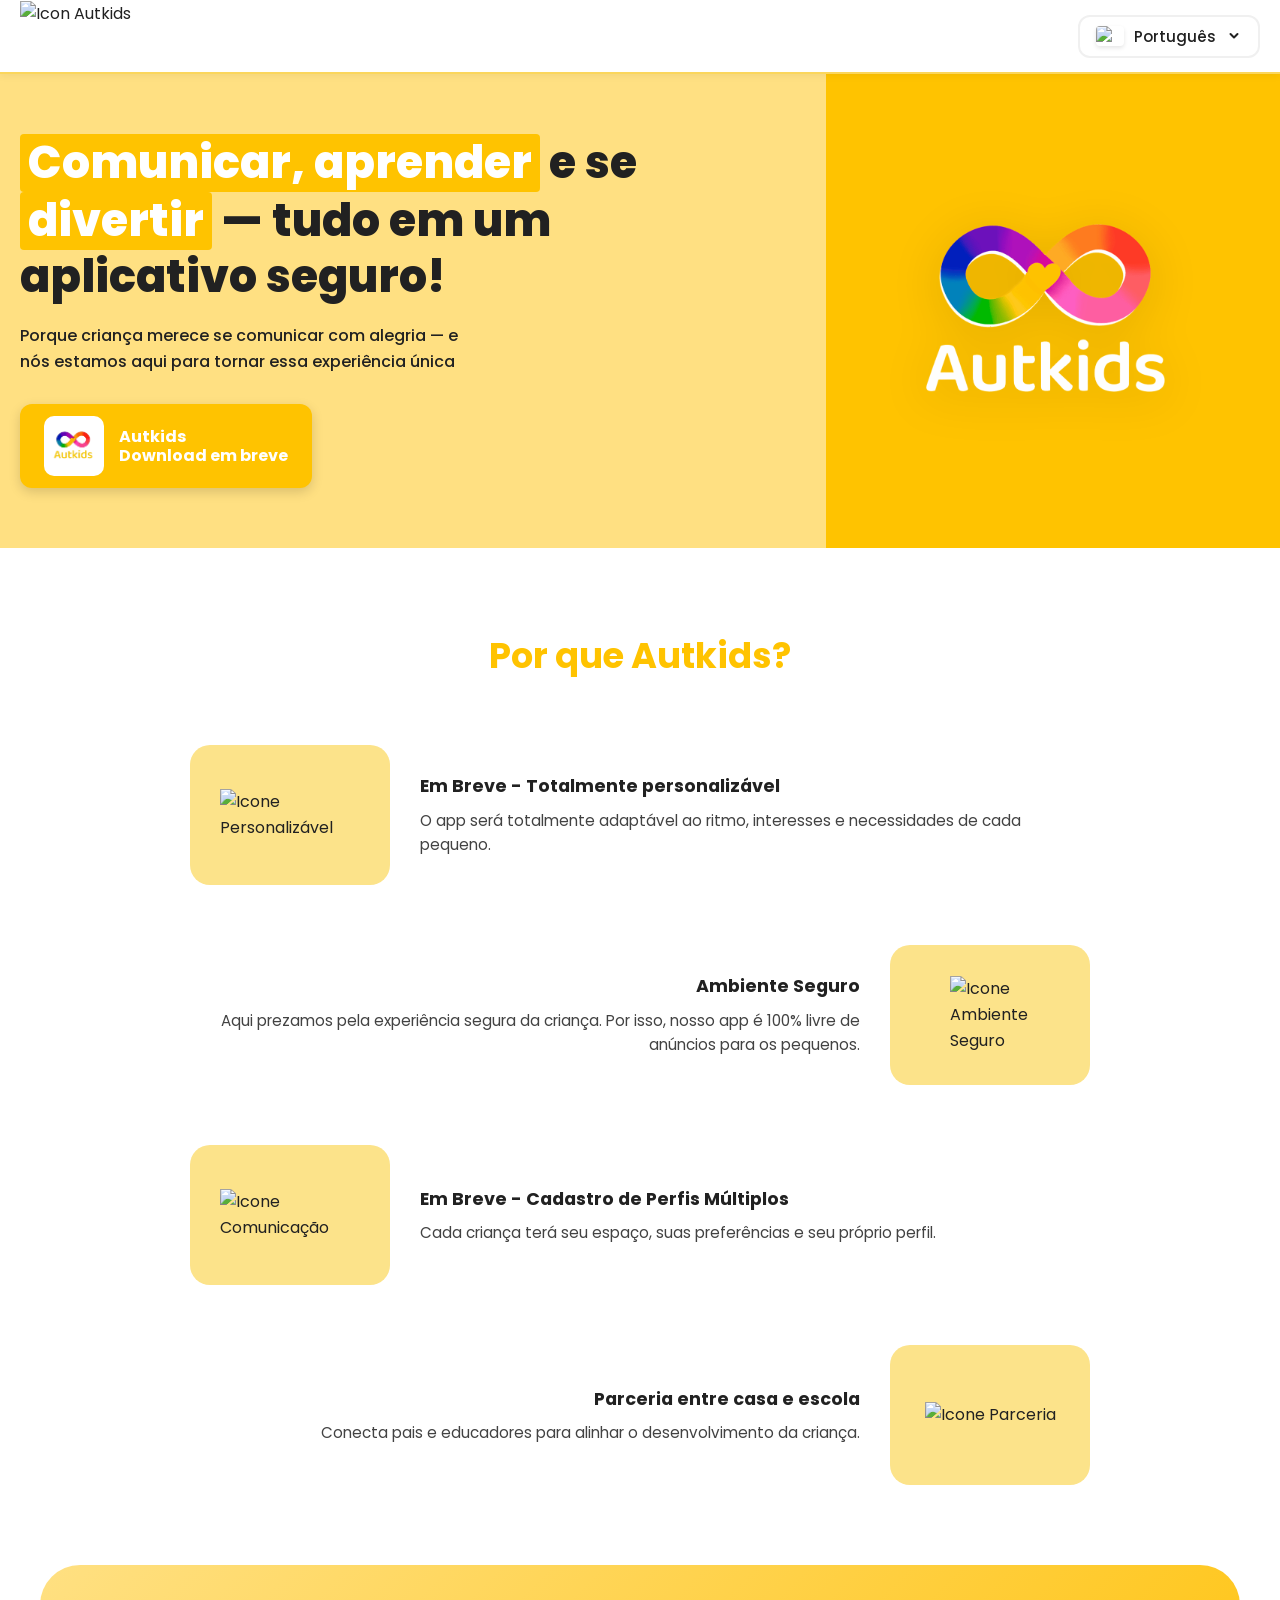
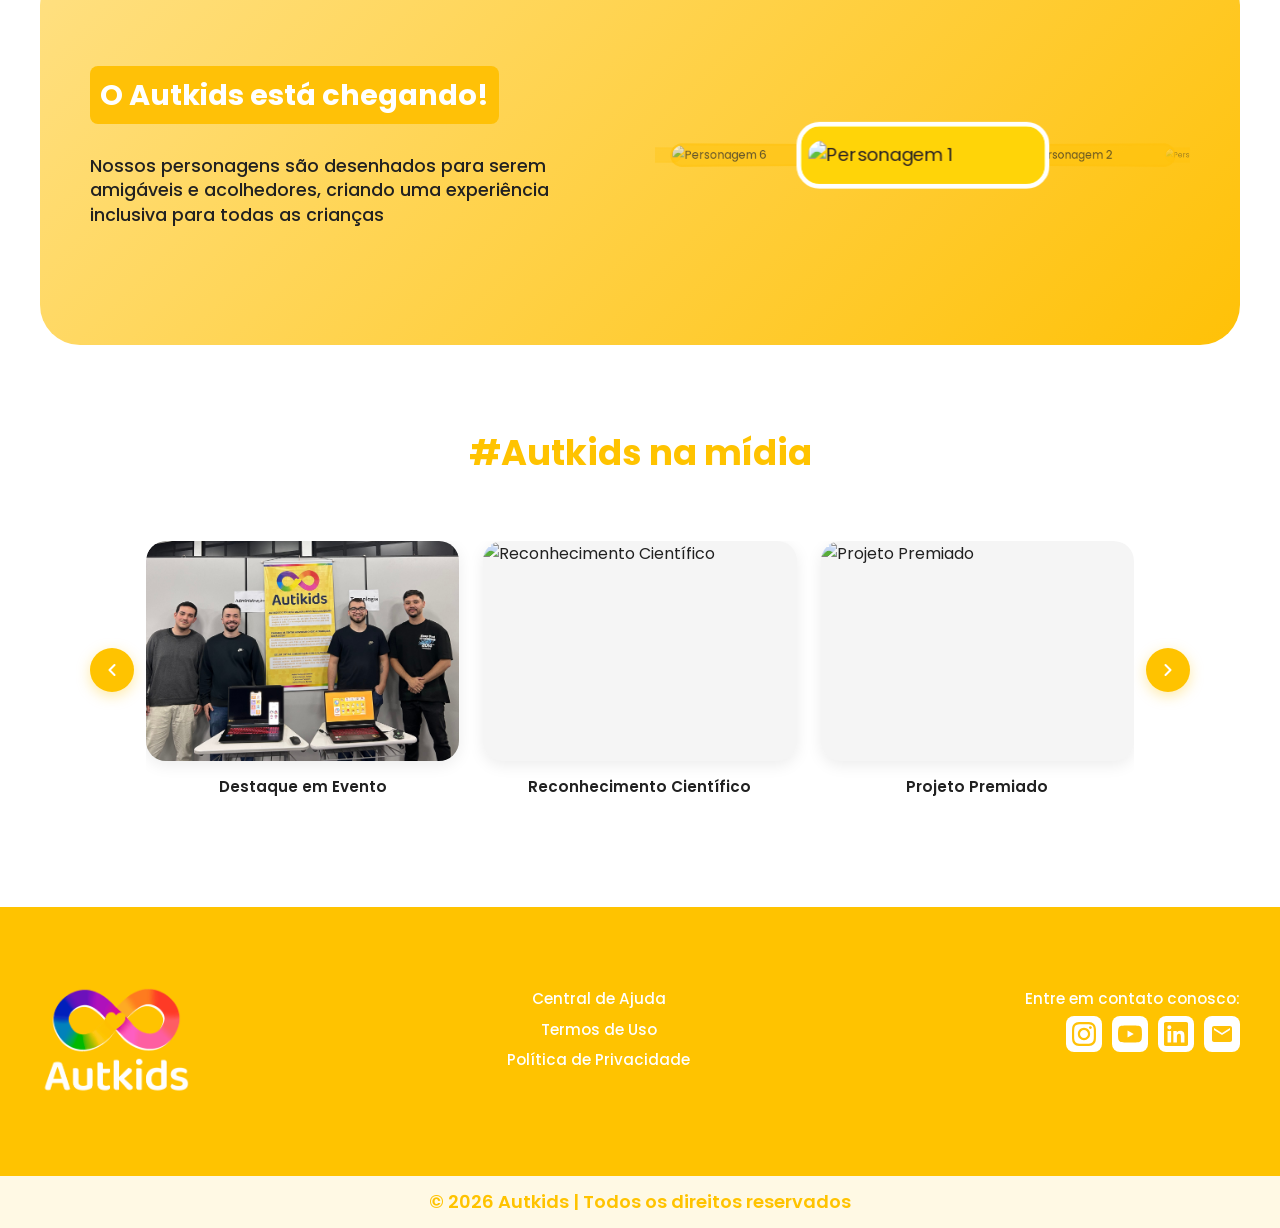
==== commit fe124ef4: "new privacy" ====
--- a/index.html
+++ b/index.html
@@ -217,7 +217,7 @@
           <a href="https://www.visaonoticias.com/noticia/projeto-de-academicos-do-univem-transforma-a-comunicacao-para-criancas-no-espectro-autista-57443"
             target="_blank" rel="noopener noreferrer">
             <div class="media-thumb">
-              <img src="assets/integrantes.png" alt="Destaque em Evento">
+              <img src="assets/integrantes.jpg" alt="Destaque em Evento">
               <div class="media-overlay">
                 <svg width="28" height="28" viewBox="0 0 24 24" fill="none" stroke="#fff" stroke-width="2"><path d="M18 13v6a2 2 0 0 1-2 2H5a2 2 0 0 1-2-2V8a2 2 0 0 1 2-2h6"/><polyline points="15 3 21 3 21 9"/><line x1="10" y1="14" x2="21" y2="3"/></svg>
               </div>
@@ -241,7 +241,7 @@
 
         <!-- Item 3 -->
         <div class="media-card">
-          <a href="https://www.youtube.com/@Autkids" target="_blank" rel="noopener noreferrer">
+          <a href="https://www.youtube.com/@Autkids01" target="_blank" rel="noopener noreferrer">
             <div class="media-thumb">
               <img src="assets/certificado_univem.jpeg" alt="Projeto Premiado">
               <div class="media-overlay">
@@ -388,7 +388,7 @@
                   </path>
                 </svg>
               </a>
-              <a href="https://www.youtube.com/@Autkids" target="_blank" rel="noopener noreferrer" aria-label="YouTube">
+              <a href="https://www.youtube.com/@Autkids01" target="_blank" rel="noopener noreferrer" aria-label="YouTube">
                 <svg width="24" height="24" viewBox="0 0 24 24" fill="#FFC107">
                   <path
                     d="M23.498 6.186a3.016 3.016 0 0 0-2.122-2.136C19.505 3.545 12 3.545 12 3.545s-7.505 0-9.377.505A3.017 3.017 0 0 0 .502 6.186C0 8.07 0 12 0 12s0 3.93.502 5.814a3.016 3.016 0 0 0 2.122 2.136c1.871.505 9.376.505 9.376.505s7.505 0 9.377-.505a3.015 3.015 0 0 0 2.122-2.136C24 15.93 24 12 24 12s0-3.93-.502-5.814zM9.545 15.568V8.432L15.818 12l-6.273 3.568z" />
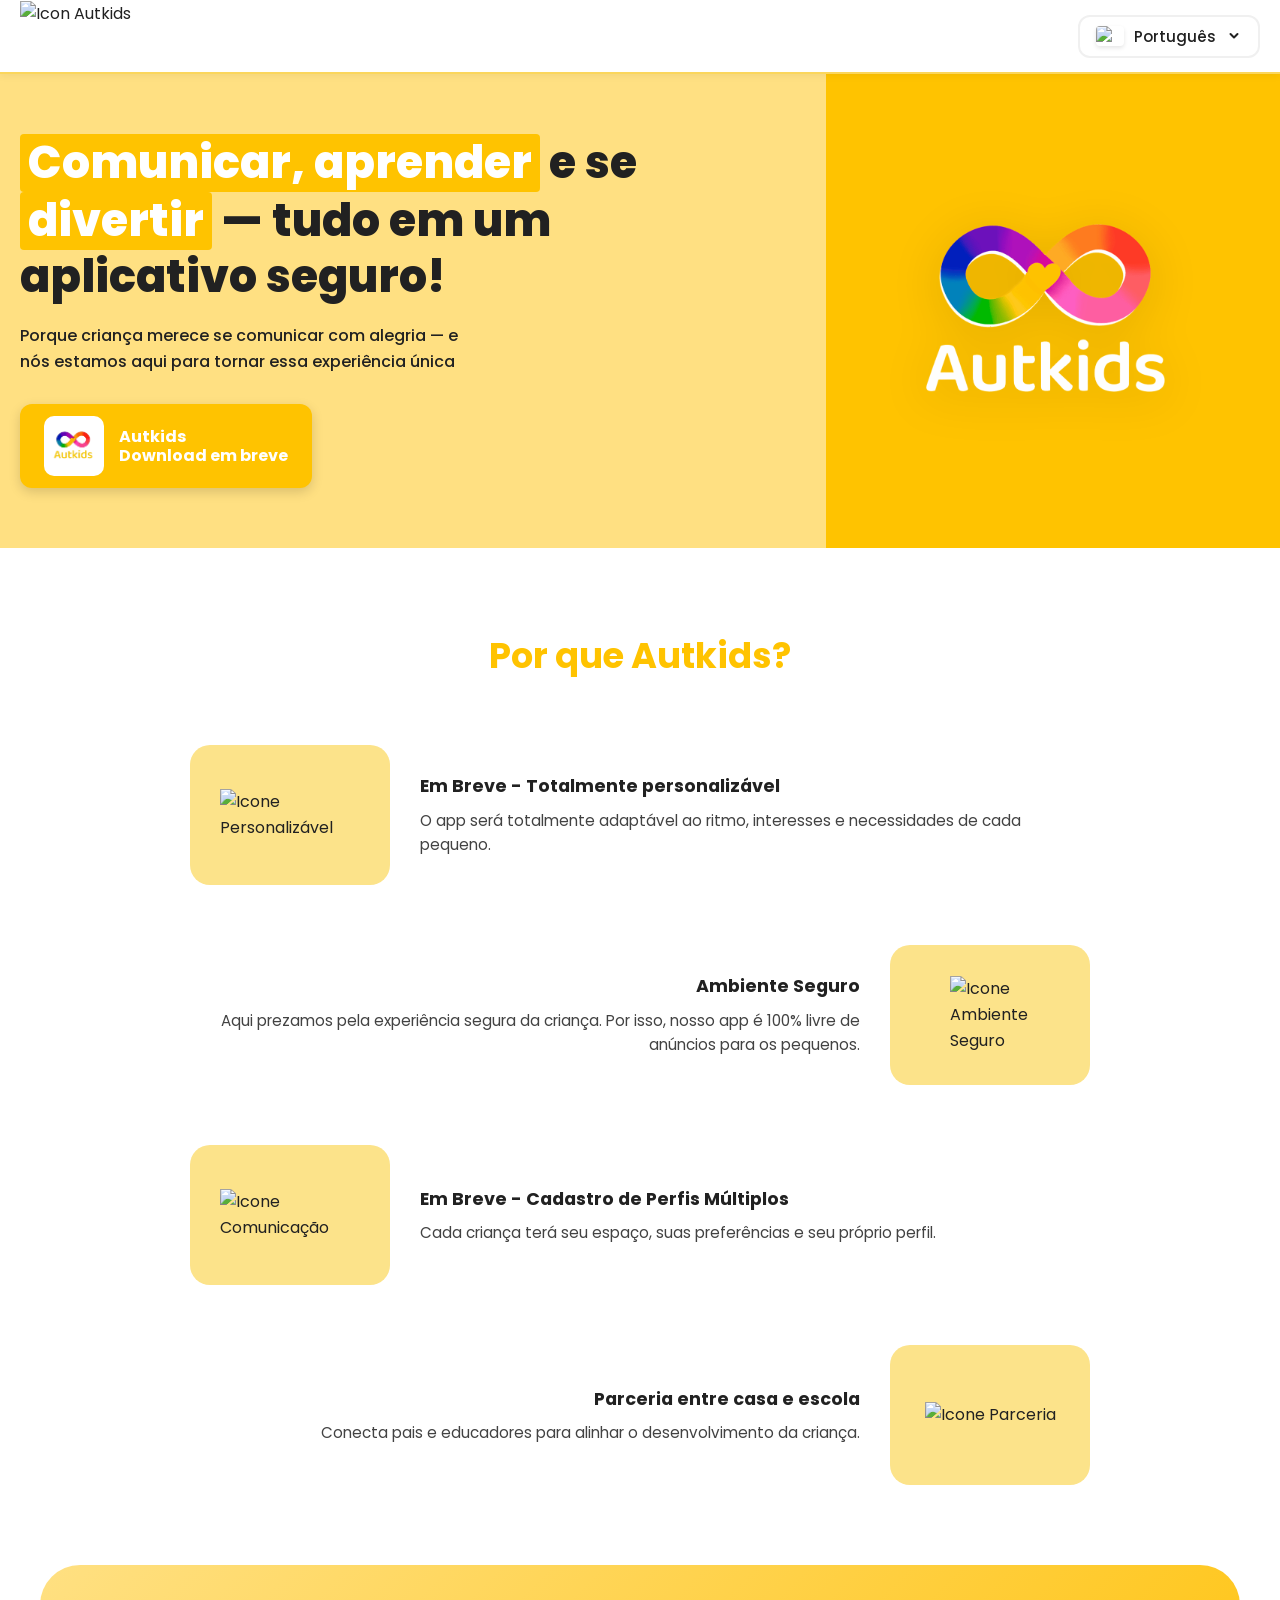
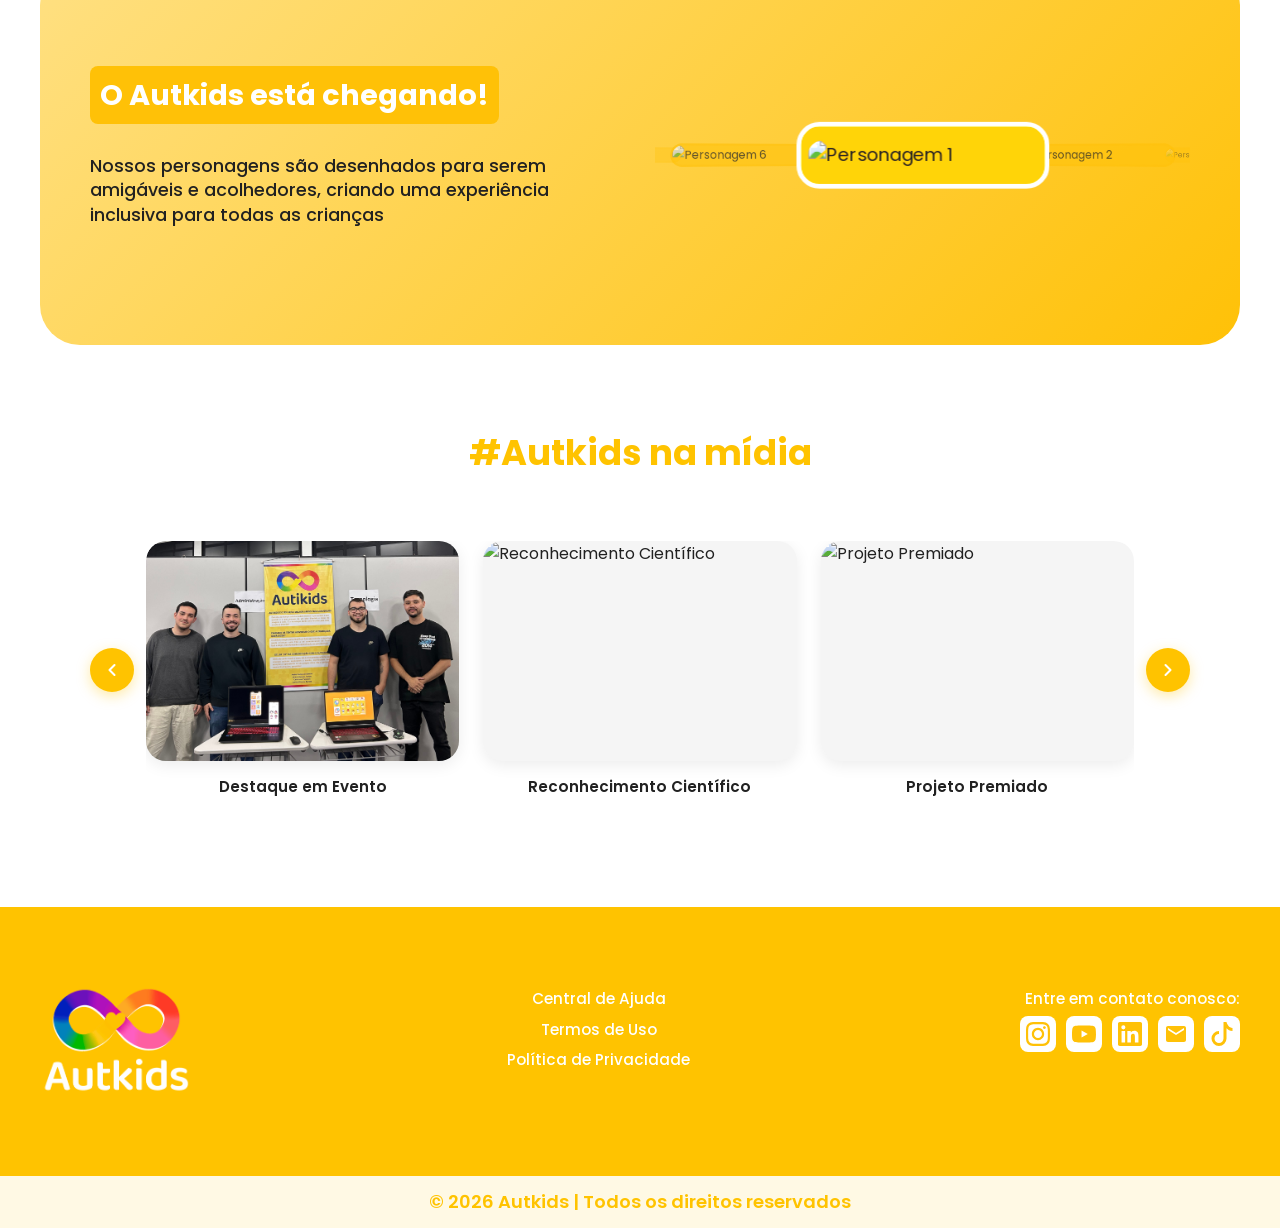
==== commit 141b0c93: "new" ====
--- a/index.html
+++ b/index.html
@@ -31,39 +31,49 @@
 
       <img src="assets/adaptive-icon.png" alt="Icon Autkids" class="top-icon" />
 
-      <div class="language-container-wrapper" style="position: relative;">
-        <button class="language-trigger" id="langTrigger">
-          <img id="currentFlag" src="assets/brasil.png" alt="Idioma atual">
-          <span id="currentLang">Português</span>
-          <svg class="chevron" width="16" height="16" viewBox="0 0 16 16" fill="currentColor">
-            <path d="M4.5 6L8 9.5L11.5 6" stroke="currentColor" stroke-width="2" stroke-linecap="round"
-              stroke-linejoin="round" fill="none" />
-          </svg>
-        </button>
-
-        <div class="language-dropdown" id="langDropdown">
-          <div class="language-grid">
-            <!-- Opção Português -->
-            <button class="language-option" data-lang="pt" data-name="Português">
-              <img src="assets/brasil.png" alt="Brasil">
-              <span>Português</span>
-            </button>
-
-            <!-- Opção Inglês -->
-            <button class="language-option" data-lang="en" data-name="English">
-              <img src="assets/eua.png" alt="Estados Unidos">
-              <span>English</span>
-            </button>
-
-            <!-- Opção Espanhol -->
-            <button class="language-option" data-lang="es" data-name="Español">
-              <img src="assets/espanha.png" alt="Espanha">
-              <span>Español</span>
-            </button>
-          </div>
-        </div>
-      </div>
-
+      <div class="header-actions">
+
+        <!-- <a href="#comming-soon" class="header-btn">
+          <svg width="16" height="16" viewBox="0 0 24 24" fill="none" stroke="currentColor" stroke-width="2.5" stroke-linecap="round" stroke-linejoin="round"><path d="M21 15v4a2 2 0 0 1-2 2H5a2 2 0 0 1-2-2v-4"/><polyline points="7 10 12 15 17 10"/><line x1="12" y1="15" x2="12" y2="3"/></svg>
+          <span data-i18n="btn_download_short"></span>
+        </a> -->
+
+        <!-- <a href="about-us/about_us.html" class="header-btn header-btn--outline">
+          <svg width="16" height="16" viewBox="0 0 24 24" fill="none" stroke="currentColor" stroke-width="2.5" stroke-linecap="round" stroke-linejoin="round"><circle cx="12" cy="12" r="10"/><line x1="12" y1="8" x2="12" y2="12"/><line x1="12" y1="16" x2="12" y2="16.5" stroke-width="3" stroke-linecap="round"/></svg>
+          <span data-i18n="nav_about"></span>
+        </a> -->
+
+        <div class="language-container-wrapper" style="position: relative;">
+          <button class="language-trigger" id="langTrigger">
+            <img id="currentFlag" src="assets/brasil.png" alt="Idioma atual">
+            <span id="currentLang"></span>
+            <svg class="chevron" width="16" height="16" viewBox="0 0 16 16" fill="currentColor">
+              <path d="M4.5 6L8 9.5L11.5 6" stroke="currentColor" stroke-width="2" stroke-linecap="round"
+                stroke-linejoin="round" fill="none" />
+            </svg>
+          </button>
+
+          <div class="language-dropdown" id="langDropdown">
+            <div class="language-grid">
+              <button class="language-option" data-lang="pt" data-name="Português">
+                <img src="assets/brasil.png" alt="Brasil">
+                <span>Português</span>
+              </button>
+
+              <button class="language-option" data-lang="en" data-name="English">
+                <img src="assets/eua.png" alt="Estados Unidos">
+                <span>English</span>
+              </button>
+
+              <button class="language-option" data-lang="es" data-name="Español">
+                <img src="assets/espanha.png" alt="Espanha">
+                <span>Español</span>
+              </button>
+            </div>
+          </div>
+        </div>
+
+      </div>
     </div>
   </header>
 
@@ -98,7 +108,7 @@
   </header>
 
   <main>
-    <section class="why">
+    <section class="why" id="about">
       <h2 class="section-title" data-i18n="section_why"></h2>
       <div class="features">
 
@@ -183,7 +193,6 @@
               <img src="assets/personagem6.png" alt="Personagem 6">
             </div>
           </div>
-
 
           <!-- Indicadores -->
           <div class="carousel-indicators">
@@ -279,86 +288,6 @@
   <div class="media-carousel-dots"></div>
 </section>
 
-   <!--  <section class="testimonials">
-      <h2 class="section-title" data-i18n="section_testi">Veja como o Autkids está fazendo a diferença 💛</h2>
-      <div class="testimonials-carousel">
-        <div class="testi-slides">
-
-          <div class="testi-slide active">
-            <div class="testi">
-              <div class="testi-content">
-                <blockquote data-i18n="testi_1">"O app nos ajudou a estabelecer uma rotina educacional em casa. Meu
-                  filho melhorou muito."</blockquote>
-                <cite>Everton Marques</cite>
-              </div>
-            </div>
-            <div class="testi">
-              <div class="testi-content">
-                <blockquote data-i18n="testi_2">"Muitas atividades com reforço positivo — crianças adoram."</blockquote>
-                <cite>Fernanda Batista</cite>
-              </div>
-            </div>
-            <div class="testi">
-              <div class="testi-content">
-                <blockquote data-i18n="testi_3">"Ferramenta excelente para professores e familiares."</blockquote>
-                <cite>Emily Renata</cite>
-              </div>
-            </div>
-          </div>
-
-          <div class="testi-slide">
-            <div class="testi">
-              <div class="testi-content">
-                <blockquote data-i18n="testi_4">"Minha filha está se comunicando melhor a cada dia. Muito obrigada!"
-                </blockquote>
-                <cite>Maria Silva</cite>
-              </div>
-            </div>
-            <div class="testi">
-              <div class="testi-content">
-                <blockquote data-i18n="testi_5">"Interface intuitiva e cheia de recursos úteis para o dia a dia."
-                </blockquote>
-                <cite>João Santos</cite>
-              </div>
-            </div>
-            <div class="testi">
-              <div class="testi-content">
-                <blockquote data-i18n="testi_6">"Recomendo para todas as famílias. Mudou nossa vida!"</blockquote>
-                <cite>Ana Paula</cite>
-              </div>
-            </div>
-          </div>
-
-          <div class="testi-slide">
-            <div class="testi">
-              <div class="testi-content">
-                <blockquote data-i18n="testi_7">"Trabalho com autismo há 10 anos e esse é o melhor app que já vi."
-                </blockquote>
-                <cite>Dr. Carlos Mendes</cite>
-              </div>
-            </div>
-            <div class="testi">
-              <div class="testi-content">
-                <blockquote data-i18n="testi_8">"As atividades são muito bem pensadas e educativas."</blockquote>
-                <cite>Professora Juliana</cite>
-              </div>
-            </div>
-            <div class="testi">
-              <div class="testi-content">
-                <blockquote data-i18n="testi_9">"Meu neto adora usar o app todos os dias!"</blockquote>
-                <cite>Vovó Regina</cite>
-              </div>
-            </div>
-          </div>
-        </div>
-
-        <div class="carousel-dots">
-          <span class="dot active" data-slide="0"></span>
-          <span class="dot" data-slide="1"></span>
-          <span class="dot" data-slide="2"></span>
-        </div>
-      </div>
-    </section> -->
   </main>
 
   <footer class="site-footer">
@@ -400,18 +329,18 @@
                     d="M20.447 20.452h-3.554v-5.569c0-1.328-.027-3.037-1.852-3.037-1.853 0-2.136 1.445-2.136 2.939v5.667H9.351V9h3.414v1.561h.046c.477-.9 1.637-1.85 3.37-1.85 3.601 0 4.267 2.37 4.267 5.455v6.286zM5.337 7.433a2.062 2.062 0 0 1-2.063-2.065 2.064 2.064 0 1 1 2.063 2.065zm1.782 13.019H3.555V9h3.564v11.452zM22.225 0H1.771C.792 0 0 .774 0 1.729v20.542C0 23.227.792 24 1.771 24h20.451C23.2 24 24 23.227 24 22.271V1.729C24 .774 23.2 0 22.222 0h.003z"/>
                 </svg>
               </a>
-              <a href ="mailto:contact@autkids.com" target="_blank" aria-label="Email">
+              <a href ="mailto:suporte@autkids.com" target="_blank" aria-label="Email">
                 <svg width="24" height="24" viewBox="0 0 24 24" fill="#FFC107">
                    <path d="M20 4H4c-1.1 0-2 .9-2 2v12c0 1.1.9 2 2 2h16c1.1 0 2-.9 2-2V6c0-1.1-.9-2-2-2zm0 4l-8 5-8-5V6l8 5 8-5v2z"/>
                 </svg>
               </a>
-            </div>
-          </div>
-             <!-- <div class="stores">
-            <a href="#" class="store-badge">
-              <img src="assets/google-play.png" alt="Disponível no Google Play">
-            </a>
-          </div> -->
+              <a href="https://www.tiktok.com/@autkids.oficial" target="_blank" rel="noopener noreferrer" aria-label="TikTok">
+              <svg width="24" height="24" viewBox="0 0 16 16" fill="#FFC107">
+               <path d="M9 0h1.98c.144.715.54 1.617 1.235 2.512C12.895 3.389 13.797 4 15 4v2c-1.753 0-3.07-.814-4-1.829V11a5 5 0 1 1-5-5v2a3 3 0 1 0 3 3z"/>
+               </svg>
+              </a>
+            </div>
+          </div>
         </div>
 
       </div>
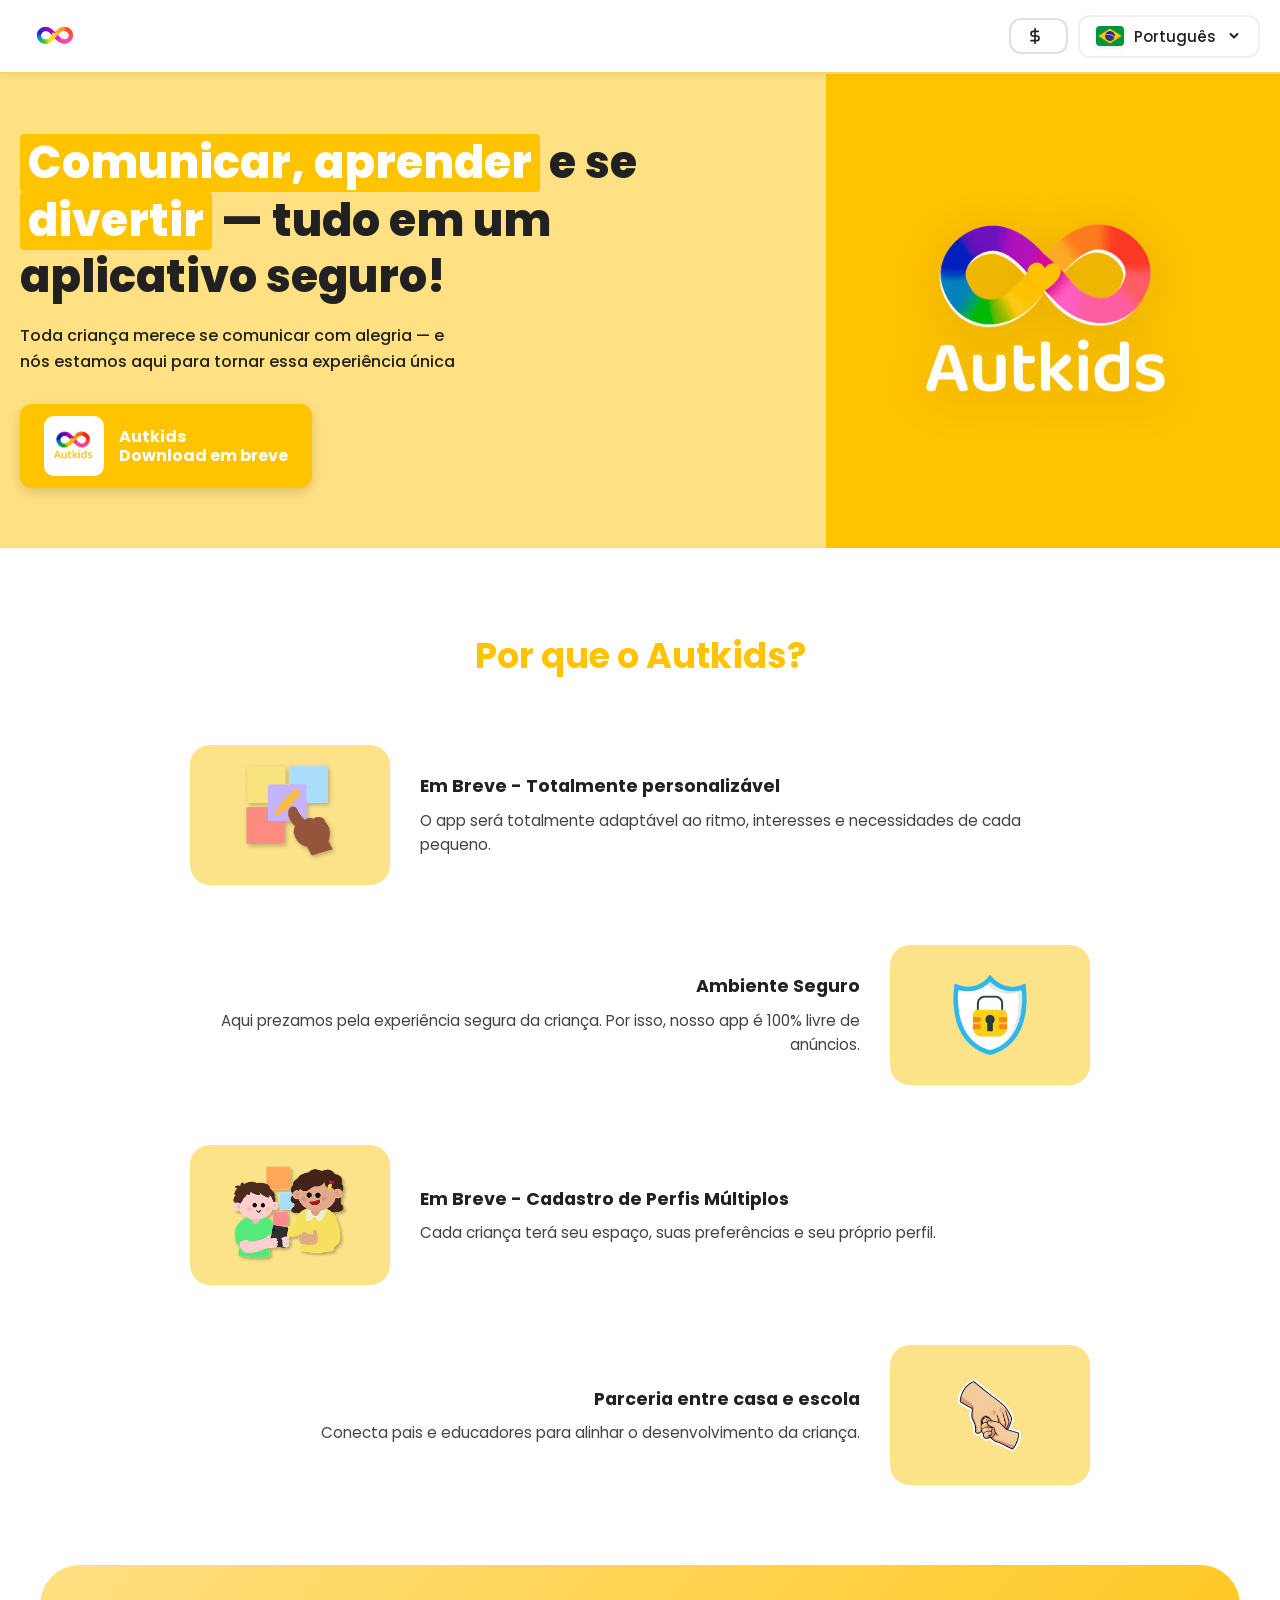
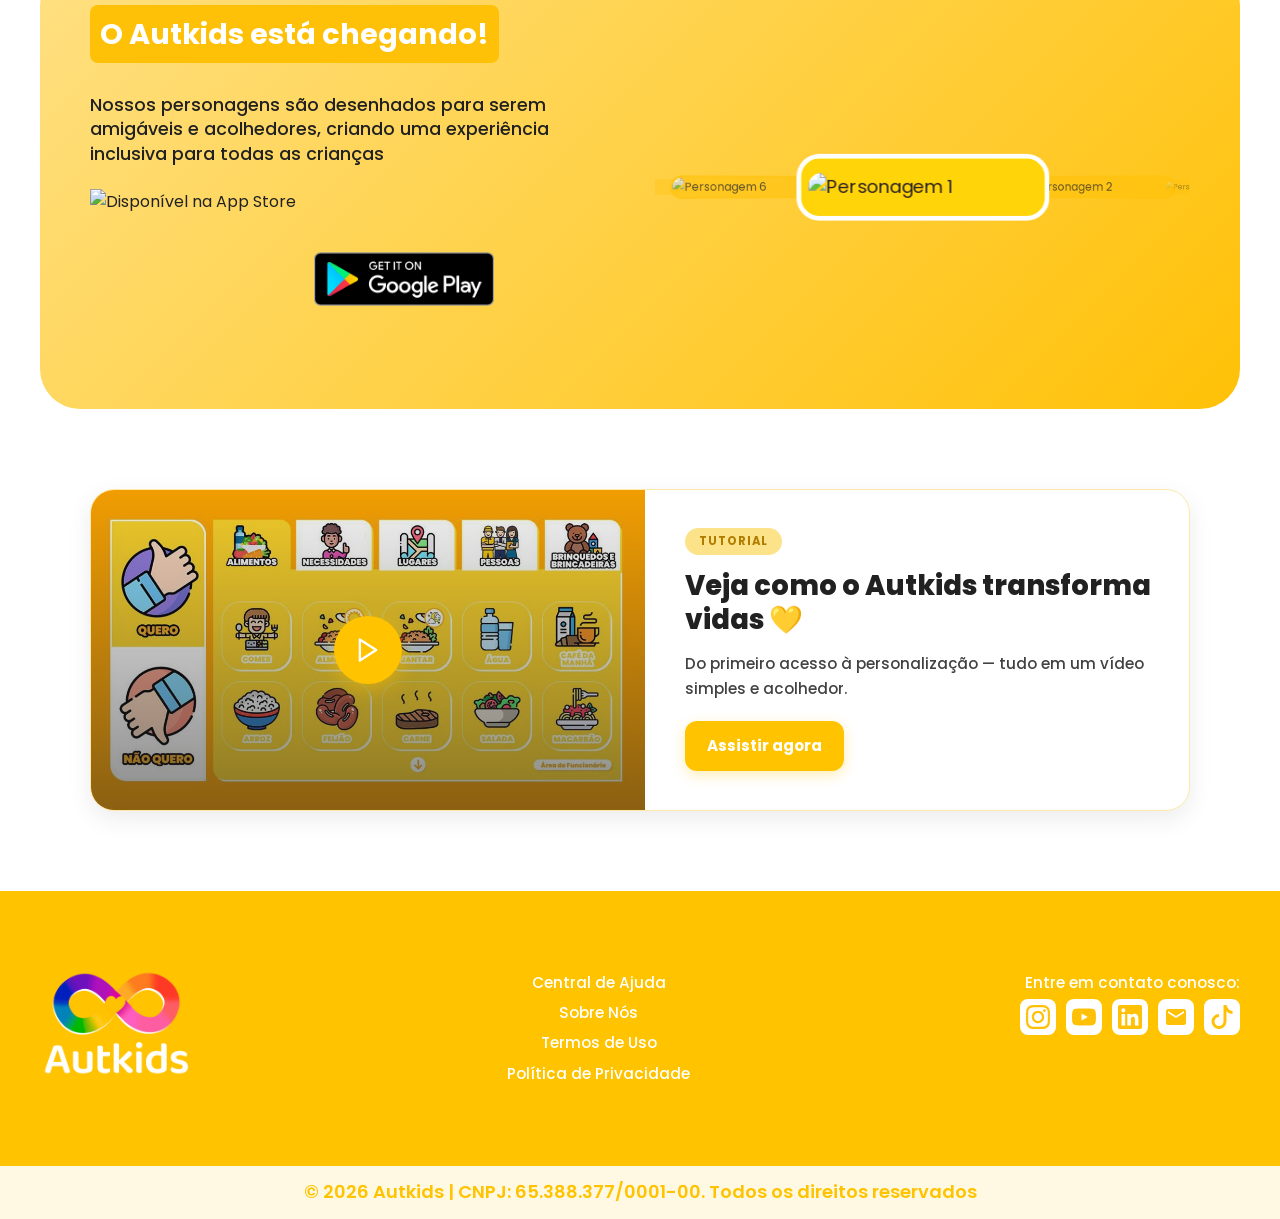
==== commit 6575e84c: "commit new about us" ====
--- a/index.html
+++ b/index.html
@@ -29,23 +29,18 @@
   <header class="top-flags">
     <div class="language-selector">
 
-      <img src="assets/adaptive-icon.png" alt="Icon Autkids" class="top-icon" />
+      <img src="assets/Lp_inicial/adaptive-icon.png" alt="Icon Autkids" class="top-icon" />
 
       <div class="header-actions">
 
-        <!-- <a href="#comming-soon" class="header-btn">
-          <svg width="16" height="16" viewBox="0 0 24 24" fill="none" stroke="currentColor" stroke-width="2.5" stroke-linecap="round" stroke-linejoin="round"><path d="M21 15v4a2 2 0 0 1-2 2H5a2 2 0 0 1-2-2v-4"/><polyline points="7 10 12 15 17 10"/><line x1="12" y1="15" x2="12" y2="3"/></svg>
-          <span data-i18n="btn_download_short"></span>
-        </a> -->
-
-        <!-- <a href="about-us/about_us.html" class="header-btn header-btn--outline">
-          <svg width="16" height="16" viewBox="0 0 24 24" fill="none" stroke="currentColor" stroke-width="2.5" stroke-linecap="round" stroke-linejoin="round"><circle cx="12" cy="12" r="10"/><line x1="12" y1="8" x2="12" y2="12"/><line x1="12" y1="16" x2="12" y2="16.5" stroke-width="3" stroke-linecap="round"/></svg>
-          <span data-i18n="nav_about"></span>
-        </a> -->
+        <a href="pricing/pricing.html" class="header-btn header-btn--outline">
+          <svg width="16" height="16" viewBox="0 0 24 24" fill="none" stroke="currentColor" stroke-width="2.5" stroke-linecap="round" stroke-linejoin="round"><line x1="12" y1="1" x2="12" y2="23"/><path d="M17 5H9.5a3.5 3.5 0 0 0 0 7h5a3.5 3.5 0 0 1 0 7H6"/></svg>
+          <span data-i18n="nav_pricing"></span>
+        </a>
 
         <div class="language-container-wrapper" style="position: relative;">
           <button class="language-trigger" id="langTrigger">
-            <img id="currentFlag" src="assets/brasil.png" alt="Idioma atual">
+            <img id="currentFlag" src="assets/bandeiras/brasil.png" alt="Idioma atual">
             <span id="currentLang"></span>
             <svg class="chevron" width="16" height="16" viewBox="0 0 16 16" fill="currentColor">
               <path d="M4.5 6L8 9.5L11.5 6" stroke="currentColor" stroke-width="2" stroke-linecap="round"
@@ -56,17 +51,17 @@
           <div class="language-dropdown" id="langDropdown">
             <div class="language-grid">
               <button class="language-option" data-lang="pt" data-name="Português">
-                <img src="assets/brasil.png" alt="Brasil">
+                <img src="assets/bandeiras/brasil.png" alt="Brasil">
                 <span>Português</span>
               </button>
 
               <button class="language-option" data-lang="en" data-name="English">
-                <img src="assets/eua.png" alt="Estados Unidos">
+                <img src="assets/bandeiras/eua.png" alt="Estados Unidos">
                 <span>English</span>
               </button>
 
               <button class="language-option" data-lang="es" data-name="Español">
-                <img src="assets/espanha.png" alt="Espanha">
+                <img src="assets/bandeiras/espanha.png" alt="Espanha">
                 <span>Español</span>
               </button>
             </div>
@@ -101,7 +96,7 @@
 
       <div class="hero-right">
         <div class="logo-card">
-          <img src="assets/LogoAutkids.png" alt="Logo Autkids" />
+          <img src="assets/Lp_inicial/LogoAutkids.png" alt="Logo Autkids" />
         </div>
       </div>
     </div>
@@ -114,7 +109,7 @@
 
         <article class="feature">
           <div class="icon">
-            <img src="assets/ilustracao2.png" alt="Icone Personalizável">
+            <img src="assets/Lp_inicial/ilustracao2.png" alt="Icone Personalizável">
           </div>
           <div class="feature-content">
             <h3 data-i18n="feature_1_title"></h3>
@@ -124,18 +119,17 @@
 
         <article class="feature">
           <div class="icon">
-            <img src="assets/segurança.png " width="80px" alt="Icone Ambiente Seguro">
+            <img src="assets/Lp_inicial/segurança.png " width="80px" alt="Icone Ambiente Seguro">
           </div>
           <div class="feature-content">
             <h3 data-i18n="feature_2_title"></h3>
-            <p data-i18n="feature_2_desc">
-            </p>
+            <p data-i18n="feature_2_desc"></p>
           </div>
         </article>
 
         <article class="feature">
           <div class="icon">
-            <img src="assets/ilustração.png" alt="Icone Comunicação">
+            <img src="assets/Lp_inicial/ilustração.png" alt="Icone Comunicação">
           </div>
           <div class="feature-content">
             <h3 data-i18n="feature_3_title"></h3>
@@ -145,7 +139,7 @@
 
         <article class="feature">
           <div class="icon">
-            <img src="assets/icone_ajuda.png" alt="Icone Parceria">
+            <img src="assets/Lp_inicial/icone_ajuda.png" alt="Icone Parceria">
           </div>
           <div class="feature-content">
             <h3 data-i18n="feature_4_title"></h3>
@@ -164,37 +158,36 @@
             O Autkids está chegando!
           </div>
           <h3 data-i18n="pricing_title">Nossos personagens são desenhados para serem amigáveis e acolhedores, criando uma experiência inclusiva para todas as crianças.</h3>
+          
+          <div class="stores">
+            <img src="assets/appstore.png" alt="Disponível na App Store" class="store-badge" />
+            <img src="assets/google-play.png" alt="Disponível no Google Play" class="store-badge" />
+          </div>
+          
         </div>
 
         <div class="pricing-right">
           <div class="mockup-carousel">
-            <!-- Slide 1 -->
             <div class="mockup-slide" data-index="0">
               <img src="assets/personagem.png" alt="Personagem 1">
             </div>
-            <!-- Slide 2 -->
             <div class="mockup-slide" data-index="1">
               <img src="assets/personagem2.png" alt="Personagem 2">
             </div>
-            <!-- Slide 3 -->
             <div class="mockup-slide" data-index="2">
               <img src="assets/personagem3.png" alt="Personagem 3">
             </div>
-            <!-- Slide 4 -->
             <div class="mockup-slide" data-index="3">
               <img src="assets/personagem4.png" alt="Personagem 4">
             </div>
-            <!-- Slide 5 -->
             <div class="mockup-slide" data-index="4">
               <img src="assets/personagem5.png" alt="Personagem 5">
             </div>
-            <!-- Slide 6 -->
             <div class="mockup-slide" data-index="5">
               <img src="assets/personagem6.png" alt="Personagem 6">
             </div>
           </div>
 
-          <!-- Indicadores -->
           <div class="carousel-indicators">
             <span class="carousel-indicator active" data-index="0"></span>
             <span class="carousel-indicator" data-index="1"></span>
@@ -207,86 +200,42 @@
       </div>
     </section>
 
-   <section class="media">
-  <h2 class="section-title" data-i18n="section_media">#Autkids na mídia</h2>
-
-  <div class="media-carousel-wrapper">
-    <!-- Botão anterior -->
-    <button class="media-carousel-btn media-prev-btn" aria-label="Anterior">
-      <svg viewBox="0 0 24 24" fill="none" stroke="currentColor" stroke-width="2.5" stroke-linecap="round" stroke-linejoin="round">
-        <path d="M15 18l-6-6 6-6"/>
-      </svg>
-    </button>
-
-    <div class="media-carousel-track-container">
-      <div class="media-carousel-track">
-
-        <!-- Item 1 -->
-        <div class="media-card">
-          <a href="https://www.visaonoticias.com/noticia/projeto-de-academicos-do-univem-transforma-a-comunicacao-para-criancas-no-espectro-autista-57443"
-            target="_blank" rel="noopener noreferrer">
-            <div class="media-thumb">
-              <img src="assets/integrantes.jpg" alt="Destaque em Evento">
-              <div class="media-overlay">
-                <svg width="28" height="28" viewBox="0 0 24 24" fill="none" stroke="#fff" stroke-width="2"><path d="M18 13v6a2 2 0 0 1-2 2H5a2 2 0 0 1-2-2V8a2 2 0 0 1 2-2h6"/><polyline points="15 3 21 3 21 9"/><line x1="10" y1="14" x2="21" y2="3"/></svg>
+    <!-- SEÇÃO TUTORIAL YOUTUBE — OPÇÃO A -->
+    <section class="youtube-tutorials" id="tutorial-youtube">
+
+      <div class="yt-section-a">
+
+        <a class="yt-a-thumb-link" href="https://www.youtube.com/@Autkids01" target="_blank" rel="noopener noreferrer" aria-label="Abrir canal da Autkids no YouTube">
+          <div class="yt-a-thumb-wrap">
+            <img src="assets/sobre/autkids_desktop.jpeg" alt="Tutorial Autkids no YouTube" class="yt-a-thumb-img">
+            <div class="yt-a-thumb-overlay">
+              <div class="yt-a-play-btn">
+                <svg width="28" height="28" viewBox="0 0 24 24" fill="none" stroke="white" stroke-width="2" stroke-linecap="round" stroke-linejoin="round">
+                  <polygon points="5 3 19 12 5 21 5 3"></polygon>
+                </svg>
               </div>
             </div>
-            <p data-i18n="media_1"></p>
+          </div>
+        </a>
+
+        <div class="yt-a-content">
+          <span class="yt-a-tag" data-i18n="yt_eyebrow"></span>
+          <h2 class="yt-a-title" data-i18n="section_tutorial">
+          </h2>
+          <p class="yt-a-desc" data-i18n="tutorial_subtitle">
+      
+          </p>
+          <a class="yt-a-btn" href="https://www.youtube.com/@Autkids01" target="_blank" rel="noopener noreferrer" data-i18n="tutorial_cta">
+            <svg width="18" height="18" viewBox="0 0 24 24" fill="currentColor" aria-hidden="true">
+              <path d="M23.498 6.186a3.016 3.016 0 0 0-2.122-2.136C19.505 3.545 12 3.545 12 3.545s-7.505 0-9.377.505A3.017 3.017 0 0 0 .502 6.186C0 8.07 0 12 0 12s0 3.93.502 5.814a3.016 3.016 0 0 0 2.122 2.136c1.871.505 9.376.505 9.376.505s7.505 0 9.377-.505a3.015 3.015 0 0 0 2.122-2.136C24 15.93 24 12 24 12s0-3.93-.502-5.814zM9.545 15.568V8.432L15.818 12l-6.273 3.568z"/>
+            </svg>
+            Assistir agora
           </a>
         </div>
 
-        <!-- Item 2 -->
-        <div class="media-card">
-          <a href="https://revista.univem.edu.br/REGRAD/article/view/3767" target="_blank" rel="noopener noreferrer">
-            <div class="media-thumb">
-              <img src="assets/regrad.png" alt="Reconhecimento Científico" style="object-position: top;">
-              <div class="media-overlay">
-                <svg width="28" height="28" viewBox="0 0 24 24" fill="none" stroke="#fff" stroke-width="2"><path d="M18 13v6a2 2 0 0 1-2 2H5a2 2 0 0 1-2-2V8a2 2 0 0 1 2-2h6"/><polyline points="15 3 21 3 21 9"/><line x1="10" y1="14" x2="21" y2="3"/></svg>
-              </div>
-            </div>
-            <p data-i18n="media_2"></p>
-          </a>
-        </div>
-
-        <!-- Item 3 -->
-        <div class="media-card">
-          <a href="https://www.youtube.com/@Autkids01" target="_blank" rel="noopener noreferrer">
-            <div class="media-thumb">
-              <img src="assets/certificado_univem.jpeg" alt="Projeto Premiado">
-              <div class="media-overlay">
-                <svg width="28" height="28" viewBox="0 0 24 24" fill="none" stroke="#fff" stroke-width="2"><path d="M18 13v6a2 2 0 0 1-2 2H5a2 2 0 0 1-2-2V8a2 2 0 0 1 2-2h6"/><polyline points="15 3 21 3 21 9"/><line x1="10" y1="14" x2="21" y2="3"/></svg>
-              </div>
-            </div>
-            <p data-i18n="media_3"></p>
-          </a>
-        </div>
-
-        <div class="media-card">
-          <a href="https://www.instagram.com/p/DVdzrLdEY96/?igsh=d29vaHQ0dHkyZWR4" target="_blank" rel="noopener noreferrer">
-            <div class="media-thumb">
-              <img src="assets/visita_espaco_potencial.jpeg" alt="Visita ao Espaço Potencial">
-              <div class="media-overlay">
-                <svg width="28" height="28" viewBox="0 0 24 24" fill="none" stroke="#fff" stroke-width="2"><path d="M18 13v6a2 2 0 0 1-2 2H5a2 2 0 0 1-2-2V8a2 2 0 0 1 2-2h6"/><polyline points="15 3 21 3 21 9"/><line x1="10" y1="14" x2="21" y2="3"/></svg>
-              </div>
-            </div>
-            <p data-i18n="media_4"></p>
-          </a>
-        </div>
-
-      </div>
-    </div>
-
-    <!-- Botão próximo -->
-    <button class="media-carousel-btn media-next-btn" aria-label="Próximo">
-      <svg viewBox="0 0 24 24" fill="none" stroke="currentColor" stroke-width="2.5" stroke-linecap="round" stroke-linejoin="round">
-        <path d="M9 18l6-6-6-6"/>
-      </svg>
-    </button>
-  </div>
-
-  <!-- Dots -->
-  <div class="media-carousel-dots"></div>
-</section>
+      </div>
+
+    </section>
 
   </main>
 
@@ -296,12 +245,13 @@
 
         <div class="brand">
           <div class="logo">
-            <img src="assets/LogoAutkids.png" alt="Logo Autkids">
+            <img src="assets/Lp_inicial/LogoAutkids.png" alt="Logo Autkids">
           </div>
         </div>
 
         <nav class="footer-links">
           <a href="faq/faq.html" data-i18n="footer_help">Central de Ajuda</a>
+           <a href="about-us/about_us.html" data-i18n="footer_about">Sobre Nós </a>
           <a href="terms-of-use/terms.html" data-i18n="footer_terms">Termos de Uso</a>
           <a href="privacy-policy/privacy.html" data-i18n="footer_privacy">Política de Privacidade</a>
         </nav>
@@ -312,32 +262,28 @@
             <div class="social-links">
               <a href="https://instagram.com/autkids_" target="_blank" rel="noopener noreferrer" aria-label="Instagram">
                 <svg width="24" height="24" viewBox="0 0 24 24" fill="#FFC107">
-                  <path
-                    d="M12 2.163c3.204 0 3.584.012 4.85.07 3.252.148 4.771 1.691 4.919 4.919.058 1.265.069 1.645.069 4.849 0 3.205-.012 3.584-.069 4.849-.149 3.225-1.664 4.771-4.919 4.919-1.266.058-1.644.07-4.85.07-3.204 0-3.584-.012-4.849-.07-3.26-.149-4.771-1.699-4.919-4.92-.058-1.265-.07-1.644-.07-4.849 0-3.204.013-3.583.07-4.849.149-3.227 1.664-4.771 4.919-4.919 1.266-.057 1.645-.069 4.849-.069zm0-2.163c-3.259 0-3.667.014-4.947.072-4.358.2-6.78 2.618-6.98 6.98-.059 1.281-.073 1.689-.073 4.948 0 3.259.014 3.668.072 4.948.2 4.358 2.618 6.78 6.98 6.98 1.281.058 1.689.072 4.948.072 3.259 0 3.668-.014 4.948-.072 4.354-.2 6.782-2.618 6.979-6.98.059-1.28.073-1.689.073-4.948 0-3.259-.014-3.667-.072-4.947-.196-4.354-2.617-6.78-6.979-6.98-1.281-.059-1.69-.073-4.949-.073zm0 5.838c-3.403 0-6.162 2.759-6.162 6.162s2.759 6.163 6.162 6.163 6.162-2.759 6.162-6.163c0-3.403-2.759-6.162-6.162-6.162zm0 10.162c-2.209 0-4-1.79-4-4 0-2.209 1.791-4 4-4s4 1.791 4 4c0 2.21-1.791 4-4 4zm6.406-11.845c-.796 0-1.441.645-1.441 1.44s.645 1.44 1.441 1.44c.795 0 1.439-.645 1.439-1.44s-.644-1.44-1.439-1.44z">
-                  </path>
+                  <path d="M12 2.163c3.204 0 3.584.012 4.85.07 3.252.148 4.771 1.691 4.919 4.919.058 1.265.069 1.645.069 4.849 0 3.205-.012 3.584-.069 4.849-.149 3.225-1.664 4.771-4.919 4.919-1.266.058-1.644.07-4.85.07-3.204 0-3.584-.012-4.849-.07-3.26-.149-4.771-1.699-4.919-4.92-.058-1.265-.07-1.644-.07-4.849 0-3.204.013-3.583.07-4.849.149-3.227 1.664-4.771 4.919-4.919 1.266-.057 1.645-.069 4.849-.069zm0-2.163c-3.259 0-3.667.014-4.947.072-4.358.2-6.78 2.618-6.98 6.98-.059 1.281-.073 1.689-.073 4.948 0 3.259.014 3.668.072 4.948.2 4.358 2.618 6.78 6.98 6.98 1.281.058 1.689.072 4.948.072 3.259 0 3.668-.014 4.948-.072 4.354-.2 6.782-2.618 6.979-6.98.059-1.28.073-1.689.073-4.948 0-3.259-.014-3.667-.072-4.947-.196-4.354-2.617-6.78-6.979-6.98-1.281-.059-1.69-.073-4.949-.073zm0 5.838c-3.403 0-6.162 2.759-6.162 6.162s2.759 6.163 6.162 6.163 6.162-2.759 6.162-6.163c0-3.403-2.759-6.162-6.162-6.162zm0 10.162c-2.209 0-4-1.79-4-4 0-2.209 1.791-4 4-4s4 1.791 4 4c0 2.21-1.791 4-4 4zm6.406-11.845c-.796 0-1.441.645-1.441 1.44s.645 1.44 1.441 1.44c.795 0 1.439-.645 1.439-1.44s-.644-1.44-1.439-1.44z"/>
                 </svg>
               </a>
               <a href="https://www.youtube.com/@Autkids01" target="_blank" rel="noopener noreferrer" aria-label="YouTube">
                 <svg width="24" height="24" viewBox="0 0 24 24" fill="#FFC107">
-                  <path
-                    d="M23.498 6.186a3.016 3.016 0 0 0-2.122-2.136C19.505 3.545 12 3.545 12 3.545s-7.505 0-9.377.505A3.017 3.017 0 0 0 .502 6.186C0 8.07 0 12 0 12s0 3.93.502 5.814a3.016 3.016 0 0 0 2.122 2.136c1.871.505 9.376.505 9.376.505s7.505 0 9.377-.505a3.015 3.015 0 0 0 2.122-2.136C24 15.93 24 12 24 12s0-3.93-.502-5.814zM9.545 15.568V8.432L15.818 12l-6.273 3.568z" />
+                  <path d="M23.498 6.186a3.016 3.016 0 0 0-2.122-2.136C19.505 3.545 12 3.545 12 3.545s-7.505 0-9.377.505A3.017 3.017 0 0 0 .502 6.186C0 8.07 0 12 0 12s0 3.93.502 5.814a3.016 3.016 0 0 0 2.122 2.136c1.871.505 9.376.505 9.376.505s7.505 0 9.377-.505a3.015 3.015 0 0 0 2.122-2.136C24 15.93 24 12 24 12s0-3.93-.502-5.814zM9.545 15.568V8.432L15.818 12l-6.273 3.568z" />
                 </svg>
               </a>
               <a href="https://www.linkedin.com/company/autkids/" target="_blank" rel="noopener noreferrer" aria-label="LinkedIn">
                 <svg width="24" height="24" viewBox="0 0 24 24" fill="#FFC107">
-                  <path
-                    d="M20.447 20.452h-3.554v-5.569c0-1.328-.027-3.037-1.852-3.037-1.853 0-2.136 1.445-2.136 2.939v5.667H9.351V9h3.414v1.561h.046c.477-.9 1.637-1.85 3.37-1.85 3.601 0 4.267 2.37 4.267 5.455v6.286zM5.337 7.433a2.062 2.062 0 0 1-2.063-2.065 2.064 2.064 0 1 1 2.063 2.065zm1.782 13.019H3.555V9h3.564v11.452zM22.225 0H1.771C.792 0 0 .774 0 1.729v20.542C0 23.227.792 24 1.771 24h20.451C23.2 24 24 23.227 24 22.271V1.729C24 .774 23.2 0 22.222 0h.003z"/>
-                </svg>
-              </a>
-              <a href ="mailto:suporte@autkids.com" target="_blank" aria-label="Email">
+                  <path d="M20.447 20.452h-3.554v-5.569c0-1.328-.027-3.037-1.852-3.037-1.853 0-2.136 1.445-2.136 2.939v5.667H9.351V9h3.414v1.561h.046c.477-.9 1.637-1.85 3.37-1.85 3.601 0 4.267 2.37 4.267 5.455v6.286zM5.337 7.433a2.062 2.062 0 0 1-2.063-2.065 2.064 2.064 0 1 1 2.063 2.065zm1.782 13.019H3.555V9h3.564v11.452zM22.225 0H1.771C.792 0 0 .774 0 1.729v20.542C0 23.227.792 24 1.771 24h20.451C23.2 24 24 23.227 24 22.271V1.729C24 .774 23.2 0 22.222 0h.003z"/>
+                </svg>
+              </a>
+              <a href="mailto:suporte@autkids.com" target="_blank" aria-label="Email">
                 <svg width="24" height="24" viewBox="0 0 24 24" fill="#FFC107">
-                   <path d="M20 4H4c-1.1 0-2 .9-2 2v12c0 1.1.9 2 2 2h16c1.1 0 2-.9 2-2V6c0-1.1-.9-2-2-2zm0 4l-8 5-8-5V6l8 5 8-5v2z"/>
+                  <path d="M20 4H4c-1.1 0-2 .9-2 2v12c0 1.1.9 2 2 2h16c1.1 0 2-.9 2-2V6c0-1.1-.9-2-2-2zm0 4l-8 5-8-5V6l8 5 8-5v2z"/>
                 </svg>
               </a>
               <a href="https://www.tiktok.com/@autkids.oficial" target="_blank" rel="noopener noreferrer" aria-label="TikTok">
-              <svg width="24" height="24" viewBox="0 0 16 16" fill="#FFC107">
-               <path d="M9 0h1.98c.144.715.54 1.617 1.235 2.512C12.895 3.389 13.797 4 15 4v2c-1.753 0-3.07-.814-4-1.829V11a5 5 0 1 1-5-5v2a3 3 0 1 0 3 3z"/>
-               </svg>
+                <svg width="24" height="24" viewBox="0 0 16 16" fill="#FFC107">
+                  <path d="M9 0h1.98c.144.715.54 1.617 1.235 2.512C12.895 3.389 13.797 4 15 4v2c-1.753 0-3.07-.814-4-1.829V11a5 5 0 1 1-5-5v2a3 3 0 1 0 3 3z"/>
+                </svg>
               </a>
             </div>
           </div>
@@ -348,6 +294,7 @@
 
     <div class="copyright-bar" data-i18n="footer_rights"></div>
   </footer>
+
   <script src="translation.js"></script>
   <script src="script.js"></script>
 </body>
--- a/styles.css
+++ b/styles.css
@@ -88,41 +88,104 @@
   box-shadow: 0 2px 8px rgba(0, 0, 0, 0.05);
 }
 
-/* Substitua/atualize estas regras no seu styles.css */
-
-.top-flags {
-  background: #ffffff;
-  padding: 0;
-  border-bottom: 2px solid #fbd65c;
-  position: sticky;
-  top: 0;
-  z-index: 1000;
-  box-shadow: 0 2px 8px rgba(0, 0, 0, 0.05);
-}
-
 .language-selector {
   max-width: 1400px;
   margin: 0 auto;
   display: flex;
   justify-content: space-between;
   align-items: center;
-  padding: 1px 20px; /* era 5px, agora menor */
+  padding: 1px 20px;
   position: relative;
 }
 
 .top-flags .top-icon {
   position: static;
-  height: 70px;       
+  height: 70px;
   width: auto;
   max-width: 120px;
   object-fit: contain;
   display: block;
 }
 
-/* Mobile */
+/* ========================================
+   BOTÕES DO HEADER + AÇÕES
+======================================== */
+.header-actions {
+  display: flex;
+  align-items: center;
+  gap: 10px;
+}
+
+.header-btn {
+  display: inline-flex;
+  align-items: center;
+  gap: 7px;
+  padding: 8px 16px;
+  border-radius: 12px;
+  font-family: 'Poppins', sans-serif;
+  font-weight: 600;
+  font-size: 0.88rem;
+  text-decoration: none;
+  cursor: pointer;
+  transition: all 0.3s ease;
+  background: var(--primary-yellow);
+  color: #fff;
+  border: 2px solid var(--primary-yellow);
+  white-space: nowrap;
+}
+
+.header-btn:hover {
+  transform: translateY(-2px);
+  box-shadow: 0 4px 12px rgba(255, 195, 0, 0.35);
+  background: #e6b000;
+  border-color: #e6b000;
+  color: #fff;
+}
+
+.header-btn--outline {
+  background: transparent;
+  color: var(--text-dark);
+  border: 2px solid #e0e0e0;
+}
+
+.header-btn--outline:hover {
+  border-color: var(--primary-yellow);
+  color: var(--text-dark);
+  background: transparent;
+  box-shadow: 0 4px 12px rgba(255, 195, 0, 0.15);
+}
+
+@media (max-width: 600px) {
+  .header-btn--outline span {
+    display: none;
+  }
+  .header-btn--outline {
+    padding: 8px 10px;
+  }
+}
+
+@media (max-width: 500px) {
+  .header-btn:not(.header-btn--outline) span {
+    display: none;
+  }
+  .header-btn {
+    padding: 8px 10px;
+  }
+}
+
 @media (max-width: 600px) {
   .top-flags .top-icon {
-    height: 38px;    /* era 60px */
+    height: 38px;
+  }
+  .language-trigger {
+    padding: 8px 10px;
+    gap: 6px;
+  }
+  .language-trigger span#currentLang {
+    display: none;
+  }
+  .header-actions {
+    gap: 6px;
   }
 }
 
@@ -175,7 +238,7 @@
   visibility: hidden;
   transform: translateY(-10px);
   transition: all 0.3s ease;
-  min-width: 320px;
+  min-width: 360px;
   z-index: 1001;
 }
 
@@ -226,6 +289,10 @@
   box-shadow: 0 2px 4px rgba(0, 0, 0, 0.1);
 }
 
+.language-option span {
+  white-space: nowrap;
+}
+
 /* ========================================
    HERO
 ======================================== */
@@ -446,12 +513,11 @@
   max-width: 1100px;
   margin: 0 auto;
 }
+
 .pricing-right {
   overflow: hidden;
 }
 
-
-/* Badge "O Autkids está chegando!" */
 .coming-soon-badge {
   background: #FFC107;
   color: var(--bg-white);
@@ -461,7 +527,6 @@
   border-radius: 8px;
   margin-bottom: 30px;
   width: fit-content;
-  /* text-align: center; */
 }
 
 .pricing-left h3 {
@@ -481,6 +546,24 @@
 }
 
 /* ========================================
+   STORE BADGES
+======================================== */
+.stores {
+  display: flex;
+  align-items: center;
+  gap: 18px;
+  margin-top: 22px;
+  flex-wrap: wrap;
+}
+
+.store-badge {
+  height: 180px;
+  width: auto;
+  display: block;
+  object-fit: contain;
+}
+
+/* ========================================
    MOCKUP CAROUSEL COM EFEITO 3D
 ======================================== */
 .pricing-right {
@@ -491,7 +574,6 @@
   position: relative;
   perspective: 1000px;
   perspective-origin: center center;
-  /* min-height: 450px; */
 }
 
 .mockup-carousel {
@@ -523,52 +605,43 @@
   height: 80%;
   display: block;
   border-radius: 20px;
-  /* box-shadow: 0 20px 60px rgba(0, 0, 0, 0.3); */
   transition: all 0.4s ease;
 }
 
-/* Posições do carousel 3D circular */
-/* Centro - imagem ativa */
 .mockup-slide.center {
   transform: translate(-50%, -50%) translateZ(0) scale(1.15);
   z-index: 10;
   opacity: 1;
   filter: brightness(1.1);
-  /* box-shadow: 0 10px 10px rgba(255, 255, 255, 0.2); */
   border: 4px solid #fff;
   background-color: #FFC107;
   padding: 12px 6px;
 }
 
-/* Direita imediata */
 .mockup-slide.right-1 {
   transform: translate(-30%, -50%) translateZ(-120px) translateX(150px) rotateY(-25deg) scale(0.8);
   z-index: 8;
   opacity: 0.7;
 }
 
-/* Direita distante */
 .mockup-slide.right-2 {
   transform: translate(-10%, -50%) translateZ(-220px) translateX(270px) rotateY(-35deg) scale(0.6);
   z-index: 6;
   opacity: 0.4;
 }
 
-/* Esquerda imediata */
 .mockup-slide.left-1 {
   transform: translate(-70%, -50%) translateZ(-120px) translateX(-150px) rotateY(25deg) scale(0.8);
   z-index: 8;
   opacity: 0.7;
 }
 
-/* Esquerda distante */
 .mockup-slide.left-2 {
   transform: translate(-90%, -50%) translateZ(-220px) translateX(-270px) rotateY(35deg) scale(0.6);
   z-index: 6;
   opacity: 0.4;
 }
 
-/* Escondidas */
 .mockup-slide.hidden {
   transform: translate(-50%, -50%) translateZ(-400px) scale(0.3);
   z-index: 1;
@@ -576,13 +649,6 @@
   pointer-events: none;
 }
 
-/* Hover effect */
-/* .mockup-slide:not(.center):hover {
-  transform: translate(-50%, -50%) translateZ(-100px) scale(0.95);
-  opacity: 1;
-} */
-
-/* Controles do carousel */
 .carousel-controls {
   position: absolute;
   top: 50%;
@@ -629,7 +695,6 @@
   stroke: white;
 }
 
-/* Indicadores (dots) */
 .carousel-indicators {
   position: absolute;
   bottom: -50px;
@@ -658,184 +723,156 @@
 .carousel-indicator:hover {
   background: var(--primary-yellow);
   transform: scale(1.2);
-  border: #fff;
-}
-
-/* ========================================
-   MÍDIA — CARROSSEL
-======================================== */
-.media {
+}
+
+/* ========================================
+   TUTORIAL YOUTUBE — OPÇÃO A
+======================================== */
+.youtube-tutorials {
   background: var(--bg-white);
   padding: 80px 20px;
 }
 
-.media-carousel-wrapper {
-  display: flex;
-  align-items: center;
-  gap: 12px;
+.yt-section-a {
   max-width: 1100px;
   margin: 0 auto;
+  display: grid;
+  grid-template-columns: 1.1fr 1fr;
+  gap: 40px;
+  align-items: center;
+  background: #fff;
+  border: 1px solid #ffe8a8;
+  border-radius: 24px;
+  box-shadow: 0 8px 24px rgba(0, 0, 0, 0.08);
+  overflow: hidden;
+}
+
+.yt-a-thumb-link {
+  display: block;
+  text-decoration: none;
+  height: 100%;
+  min-height: 320px;
+}
+
+.yt-a-thumb-wrap {
   position: relative;
-}
-
-.media-carousel-track-container {
-  overflow: hidden;
-  flex: 1;
-  border-radius: 20px;
-}
-
-.media-carousel-track {
-  display: flex;
-  gap: 24px;
-  transition: transform 0.5s cubic-bezier(0.4, 0, 0.2, 1);
-  will-change: transform;
-}
-
-/* Card */
-.media-card {
-  flex: 0 0 calc((100% - 48px) / 3); /* 3 visíveis no desktop */
-  min-width: 0;
-}
-
-.media-card a {
-  text-decoration: none;
-  color: inherit;
-  display: block;
-}
-
-.media-card .media-thumb {
-  position: relative;
-  background: #f5f5f5;
-  border-radius: 20px;
-  overflow: hidden;
-  width: 100%;
-  height: 220px;
-  display: flex;
-  align-items: center;
-  justify-content: center;
-  margin-bottom: 14px;
-  box-shadow: 0 4px 16px rgba(0,0,0,0.08);
-  transition: box-shadow 0.3s ease, transform 0.3s ease;
-}
-
-.media-card .media-thumb img {
   width: 100%;
   height: 100%;
+  min-height: 320px;
+}
+
+.yt-a-thumb-img {
+  width: 100%;
+  height: 100%;
+  min-height: 320px;
   object-fit: cover;
   display: block;
   transition: transform 0.4s ease;
 }
 
-.media-overlay {
+.yt-a-thumb-link:hover .yt-a-thumb-img {
+  transform: scale(1.04);
+}
+
+.yt-a-thumb-overlay {
   position: absolute;
   inset: 0;
-  background: rgba(255, 195, 0, 0.75);
-  display: flex;
+  background: linear-gradient(180deg, rgba(33,33,33,0.06) 0%, rgba(33,33,33,0.52) 100%);
+  display: flex;
+  flex-direction: column;
   align-items: center;
   justify-content: center;
-  opacity: 0;
-  transition: opacity 0.3s ease;
-  border-radius: 20px;
-}
-
-.media-card:hover .media-thumb {
-  transform: translateY(-4px);
-  box-shadow: 0 12px 30px rgba(0,0,0,0.15);
-}
-
-.media-card:hover .media-thumb img {
-  transform: scale(1.05);
-}
-
-.media-card:hover .media-overlay {
-  opacity: 1;
-}
-
-.media-card p {
-  font-weight: 600;
-  font-size: 0.95rem;
-  text-align: center;
-  color: var(--text-dark);
-}
-
-/* Botões de navegação */
-.media-carousel-btn {
-  flex-shrink: 0;
-  width: 44px;
-  height: 44px;
+  gap: 12px;
+  transition: background 0.3s ease;
+}
+
+.yt-a-thumb-link:hover .yt-a-thumb-overlay {
+  background: linear-gradient(180deg, rgba(33,33,33,0.02) 0%, rgba(33,33,33,0.38) 100%);
+}
+
+.yt-a-play-btn {
+  width: 68px;
+  height: 68px;
   border-radius: 50%;
   background: var(--primary-yellow);
-  border: none;
   display: flex;
   align-items: center;
   justify-content: center;
-  cursor: pointer;
+  box-shadow: 0 4px 20px rgba(255, 195, 0, 0.5);
+  transition: transform 0.3s ease, box-shadow 0.3s ease;
+}
+
+.yt-a-thumb-link:hover .yt-a-play-btn {
+  transform: scale(1.1);
+  box-shadow: 0 8px 28px rgba(255, 195, 0, 0.65);
+}
+
+.yt-a-yt-label {
+  background: #FF0000;
   color: #fff;
-  box-shadow: 0 4px 14px rgba(255,195,0,0.35);
+  font-size: 0.7rem;
+  font-weight: 700;
+  padding: 3px 10px;
+  border-radius: 4px;
+  letter-spacing: 0.04em;
+}
+
+.yt-a-content {
+  padding: 36px 36px 36px 0;
+  display: flex;
+  flex-direction: column;
+  gap: 14px;
+}
+
+.yt-a-tag {
+  display: inline-block;
+  background: #fce38a;
+  color: #b07d00;
+  font-size: 0.72rem;
+  font-weight: 700;
+  letter-spacing: 0.08em;
+  text-transform: uppercase;
+  padding: 4px 14px;
+  border-radius: 20px;
+  width: fit-content;
+}
+
+.yt-a-title {
+  font-size: clamp(1.3rem, 2.5vw, 1.7rem);
+  font-weight: 800;
+  color: var(--text-dark);
+  line-height: 1.25;
+}
+
+.yt-a-desc {
+  font-size: 0.95rem;
+  color: var(--text-gray);
+  font-weight: 500;
+  line-height: 1.65;
+}
+
+.yt-a-btn {
+  display: inline-flex;
+  align-items: center;
+  gap: 9px;
+  background: var(--primary-yellow);
+  color: #fff;
+  font-family: 'Poppins', sans-serif;
+  font-weight: 700;
+  font-size: 0.95rem;
+  padding: 13px 22px;
+  border-radius: 12px;
+  text-decoration: none;
+  width: fit-content;
+  margin-top: 6px;
   transition: all 0.3s ease;
-}
-
-.media-carousel-btn:hover {
-  background: #e6ac00;
-  transform: scale(1.1);
-  box-shadow: 0 6px 20px rgba(255,195,0,0.5);
-}
-
-.media-carousel-btn svg {
-  width: 20px;
-  height: 20px;
-}
-
-.media-carousel-btn:disabled {
-  opacity: 0.35;
-  cursor: not-allowed;
-  transform: none;
-}
-
-/* Dots */
-.media-carousel-dots {
-  display: flex;
-  justify-content: center;
-  gap: 10px;
-  margin-top: 28px;
-}
-
-.media-dot {
-  width: 10px;
-  height: 10px;
-  border-radius: 50%;
-  background: rgba(255, 195, 0, 0.3);
-  border: none;
-  cursor: pointer;
-  transition: all 0.3s ease;
-  padding: 0;
-}
-
-.media-dot.active {
-  background: var(--primary-yellow);
-  width: 28px;
-  border-radius: 5px;
-}
-
-/* Responsivo */
-@media (max-width: 900px) {
-  .media-card {
-    flex: 0 0 calc((100% - 24px) / 2); /* 2 visíveis no tablet */
-  }
-}
-
-@media (max-width: 580px) {
-  .media-card {
-    flex: 0 0 100%; /* 1 visível no mobile */
-  }
-
-  .media-carousel-track {
-    gap: 16px;
-  }
-
-  .media-card .media-thumb {
-    height: 200px;
-  }
+  box-shadow: 0 4px 14px rgba(255, 195, 0, 0.3);
+}
+
+.yt-a-btn:hover {
+  transform: translateY(-2px);
+  background: #e6b000;
+  box-shadow: 0 8px 22px rgba(255, 195, 0, 0.45);
 }
 
 /* ========================================
@@ -1021,8 +1058,6 @@
 /* ========================================
    RESPONSIVIDADE
 ======================================== */
-
-/* DESKTOP */
 @media (min-width: 901px) {
   .hero {
     background-color: #FFE082;
@@ -1040,7 +1075,6 @@
   }
 }
 
-/* TABLET/MOBILE */
 @media (max-width: 900px) {
   .hero-inner {
     grid-template-columns: 1fr;
@@ -1116,11 +1150,6 @@
     text-align: left;
   }
 
-  /* Mobile carousel adjustments */
-  /* .mockup-carousel {
-    height: 320px;
-  } */
-
   .mockup-slide {
     width: 180px;
   }
@@ -1157,18 +1186,41 @@
     width: 18px;
     height: 18px;
   }
+
+  .yt-section-a {
+    grid-template-columns: 1fr;
+    border-radius: 20px;
+  }
+
+  .yt-a-thumb-link,
+  .yt-a-thumb-wrap,
+  .yt-a-thumb-img {
+    min-height: 240px;
+  }
+
+  .yt-a-play-btn {
+    width: 56px;
+    height: 56px;
+  }
+
+  .yt-a-content {
+    padding: 0 24px 28px;
+  }
 }
 
 @media (max-width: 768px) {
   .language-dropdown {
-    min-width: 280px;
-    max-width: min(320px, calc(100vw - 40px));
+    min-width: 340px;
+    max-width: calc(100vw - 24px);
+    right: 0;
   }
 }
 
 @media (max-width: 600px) {
   .language-dropdown {
-    min-width: 280px;
+    min-width: 300px;
+    max-width: calc(100vw - 24px);
+    right: 0;
   }
 
   .language-grid {
@@ -1195,29 +1247,30 @@
     justify-content: center;
   }
 
-  /* .pricing-right {
-    display: flex;
-    flex-direction: column;
-    align-items: center;
-    justify-content: center;
-  } */
-
   .pricing-left h3 {
     font-size: 14px;
     text-align: center;
   }
-}
-.stores {
-  display: flex;
-}
-
-.store-badge {
-  height: 36px;
-  width: auto;
-  display: block;
-}
-
-.store-badge img {
-  height: 150px;
-  width: auto;
-}
+
+  .stores {
+    justify-content: center;
+    gap: 12px;
+  }
+
+  .store-badge {
+    height: 44px;
+  }
+
+  .header-actions {
+    gap: 6px;
+  }
+
+  .yt-title {
+    font-size: 1.4rem;
+  }
+
+  .yt-cta-btn {
+    font-size: 0.9rem;
+    padding: 12px 22px;
+  }
+}
